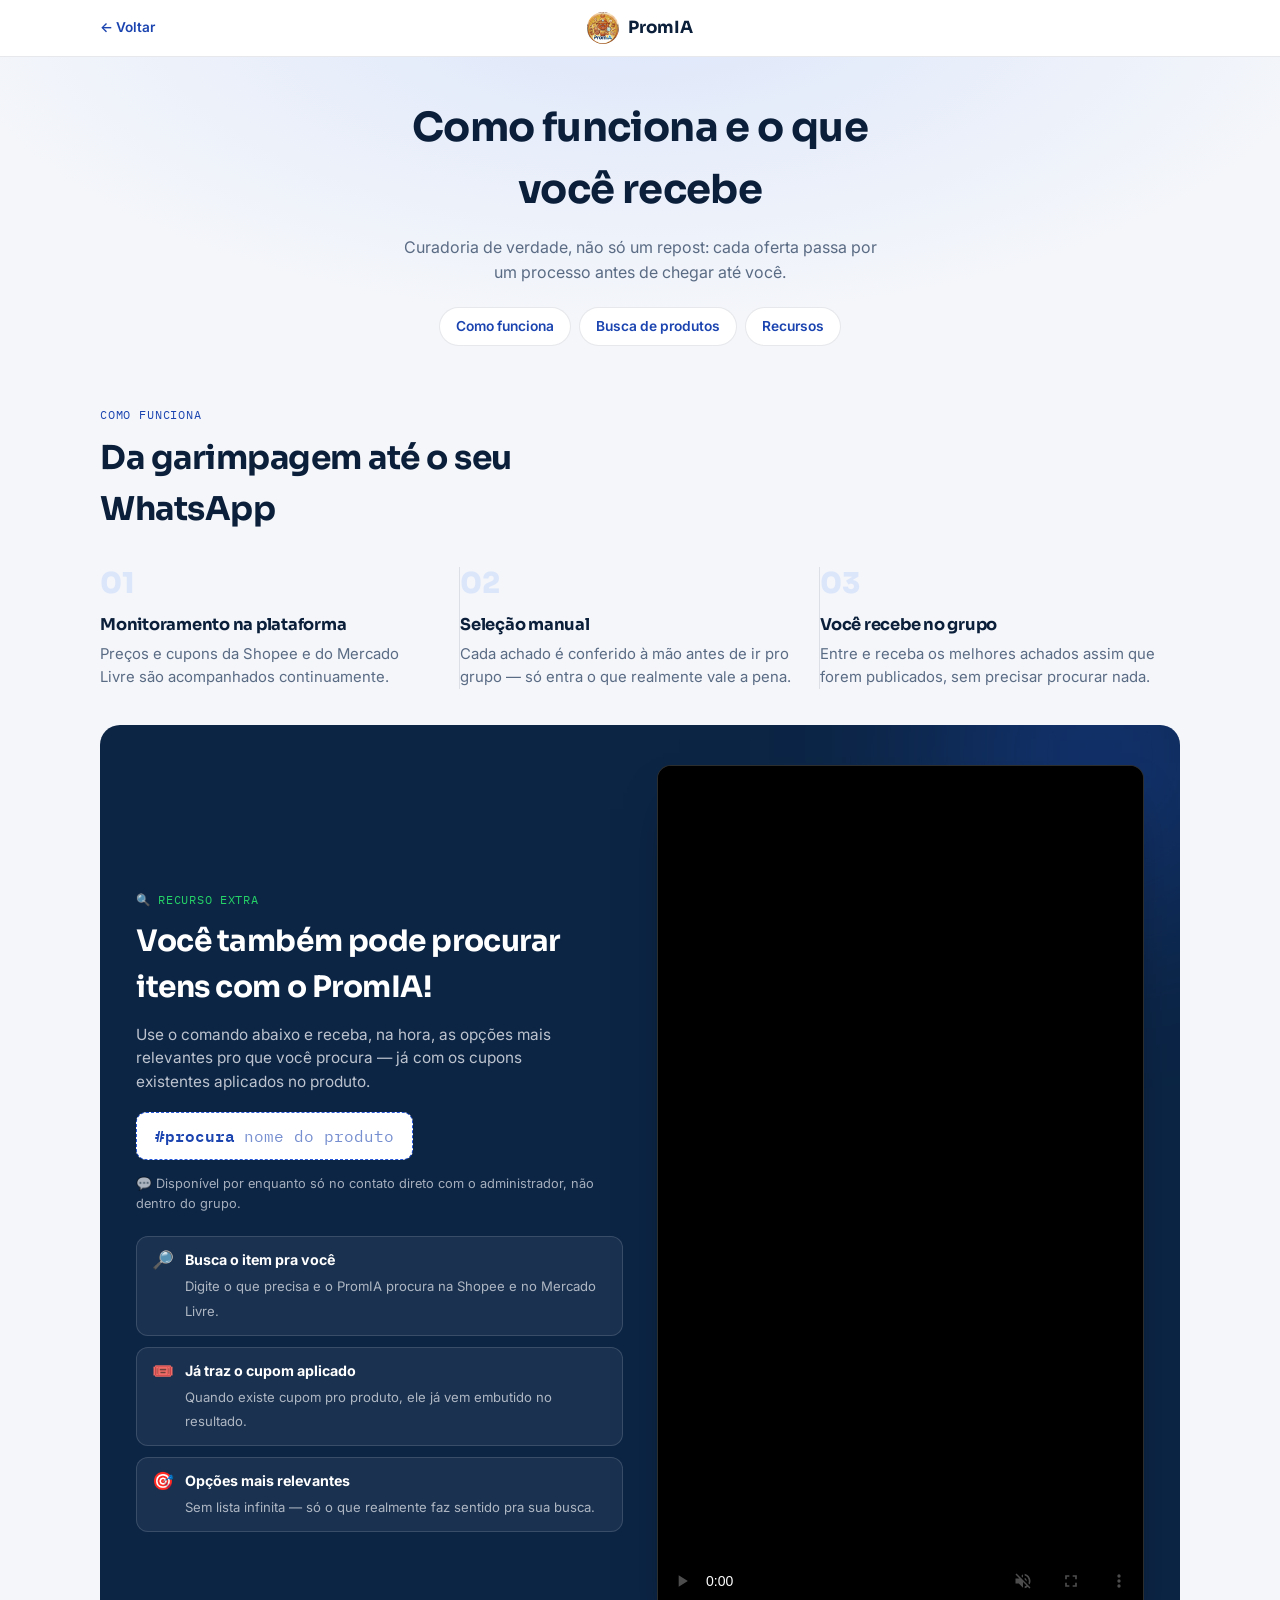
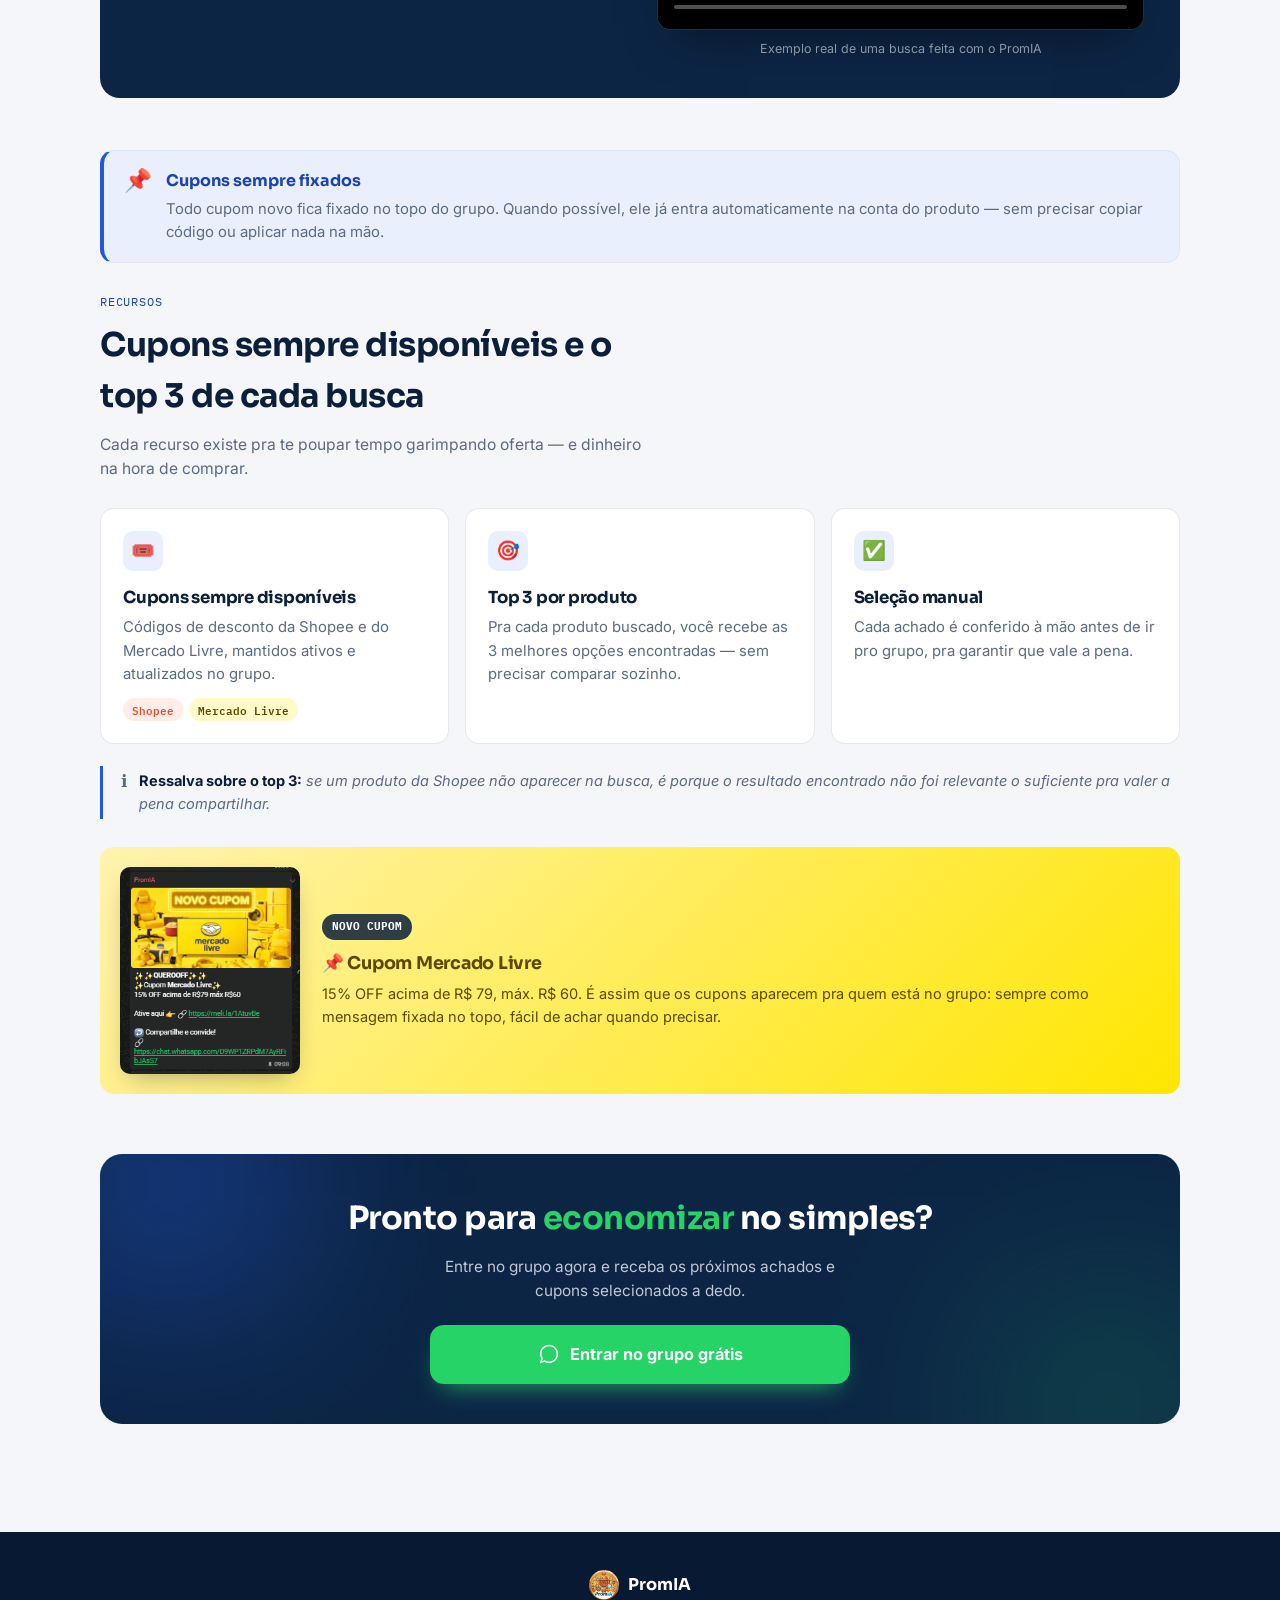
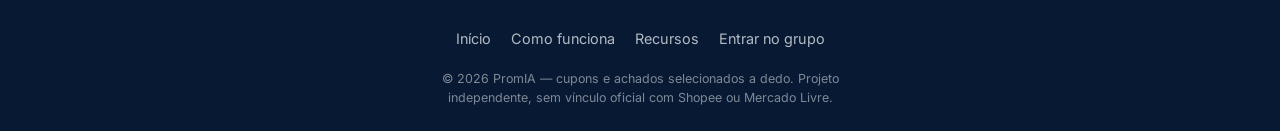
==== detalhes.html @ 25e9556a "altera de layout" ====
<!DOCTYPE html>
<html lang="pt-BR">
<head>
<meta charset="UTF-8">
<meta name="viewport" content="width=device-width, initial-scale=1.0">
<title>Como funciona e recursos — PromIA</title>
<meta name="description" content="Entenda como o PromIA garimpa cupons e achados da Shopee e do Mercado Livre, e conheça todos os recursos do grupo.">
<meta name="theme-color" content="#F4F6FA">
<link rel="icon" type="image/png" href="assets/logo.png">
<link rel="preconnect" href="https://fonts.googleapis.com">
<link rel="preconnect" href="https://fonts.gstatic.com" crossorigin>
<link href="https://fonts.googleapis.com/css2?family=Sora:wght@400;600;700;800&family=Inter:wght@400;500;600;700&family=IBM+Plex+Mono:wght@400;500;600&display=swap" rel="stylesheet">
<link rel="stylesheet" href="assets/style.css">
</head>
<body>

<header class="topbar with-back">
  <div class="inner">
    <a class="back-link" href="index.html">← Voltar</a>
    <a class="brand" href="index.html"><img src="assets/logo.png" alt="PromIA"> PromIA</a>
    <span style="width:56px"></span>
  </div>
</header>

<main>

  <section class="page-hero">
    <div class="wrap-narrow">
      <h1>Como funciona e o que você recebe</h1>
      <p>Curadoria de verdade, não só um repost: cada oferta passa por um processo antes de chegar até você.</p>
      <nav class="page-tabs">
        <a href="#como-funciona">Como funciona</a>
        <a href="#procura">Busca de produtos</a>
        <a href="#recursos">Recursos</a>
      </nav>
    </div>
  </section>

  <!-- ================= COMO FUNCIONA ================= -->
  <section id="como-funciona">
    <div class="wrap">
      <div class="section-head" style="text-align:left;margin-left:0;">
        <span class="kicker">Como funciona</span>
        <h2>Da garimpagem até o seu WhatsApp</h2>
      </div>

      <div class="steps">
        <div class="step">
          <span class="num">01</span>
          <h3>Monitoramento na plataforma</h3>
          <p>Preços e cupons da Shopee e do Mercado Livre são acompanhados continuamente.</p>
        </div>
        <div class="step">
          <span class="num">02</span>
          <h3>Seleção manual</h3>
          <p>Cada achado é conferido à mão antes de ir pro grupo — só entra o que realmente vale a pena.</p>
        </div>
        <div class="step">
          <span class="num">03</span>
          <h3>Você recebe no grupo</h3>
          <p>Entre e receba os melhores achados assim que forem publicados, sem precisar procurar nada.</p>
        </div>
      </div>

      <!-- ================= BUSCA #PROCURA ================= -->
      <div class="spotlight" id="procura">
        <div class="inner">
          <div>
            <span class="eyebrow2">🔍 recurso extra</span>
            <h2>Você também pode procurar itens com o PromIA!</h2>
            <p>Use o comando abaixo e receba, na hora, as opções mais relevantes pro que você procura — já com os cupons existentes aplicados no produto.</p>
            <div class="command-tag">#procura <span style="opacity:.6;font-weight:400;">nome do produto</span></div>
            <div class="admin-note">💬 Disponível por enquanto só no contato direto com o administrador, não dentro do grupo.</div>

            <div class="perks">
              <div class="perk">
                <span class="ic">🔎</span>
                <div><b>Busca o item pra você</b><span class="desc">Digite o que precisa e o PromIA procura na Shopee e no Mercado Livre.</span></div>
              </div>
              <div class="perk">
                <span class="ic">🎟️</span>
                <div><b>Já traz o cupom aplicado</b><span class="desc">Quando existe cupom pro produto, ele já vem embutido no resultado.</span></div>
              </div>
              <div class="perk">
                <span class="ic">🎯</span>
                <div><b>Opções mais relevantes</b><span class="desc">Sem lista infinita — só o que realmente faz sentido pra sua busca.</span></div>
              </div>
            </div>
          </div>
          <div>
            <div class="demo-video">
              <video src="assets/gif/procura-demo.mp4" poster="assets/gif/poster.jpg" autoplay muted loop playsinline controls></video>
            </div>
            <div class="demo-caption">Exemplo real de uma busca feita com o PromIA</div>
          </div>
        </div>
      </div>
    </div>
  </section>

  <!-- ================= RECURSOS ================= -->
  <section id="recursos" style="padding-top:0;">
    <div class="wrap">
      <div class="coupon-alert">
        <span class="ic">📌</span>
        <div>
          <b>Cupons sempre fixados</b>
          <p>Todo cupom novo fica fixado no topo do grupo. Quando possível, ele já entra automaticamente na conta do produto — sem precisar copiar código ou aplicar nada na mão.</p>
        </div>
      </div>

      <div class="section-head" style="text-align:left;margin-left:0;">
        <span class="kicker">Recursos</span>
        <h2>Cupons sempre disponíveis e o top 3 de cada busca</h2>
        <p>Cada recurso existe pra te poupar tempo garimpando oferta — e dinheiro na hora de comprar.</p>
      </div>

      <div class="feature-cards">
        <div class="feature-card">
          <div class="ic">🎟️</div>
          <h3>Cupons sempre disponíveis</h3>
          <p>Códigos de desconto da Shopee e do Mercado Livre, mantidos ativos e atualizados no grupo.</p>
          <div class="platforms">
            <span class="chip shopee">Shopee</span>
            <span class="chip ml">Mercado Livre</span>
          </div>
        </div>
        <div class="feature-card">
          <div class="ic">🎯</div>
          <h3>Top 3 por produto</h3>
          <p>Pra cada produto buscado, você recebe as 3 melhores opções encontradas — sem precisar comparar sozinho.</p>
        </div>
        <div class="feature-card">
          <div class="ic">✅</div>
          <h3>Seleção manual</h3>
          <p>Cada achado é conferido à mão antes de ir pro grupo, pra garantir que vale a pena.</p>
        </div>
      </div>

      <div class="note-box">
        <span class="note-ic">ℹ️</span>
        <div><b>Ressalva sobre o top 3:</b> se um produto da Shopee não aparecer na busca, é porque o resultado encontrado não foi relevante o suficiente pra valer a pena compartilhar.</div>
      </div>

      <div class="coupon-post" style="margin-top:28px;">
        <img src="assets/exemplos/cupom-ml.png" alt="Post de cupom Mercado Livre fixado no grupo" loading="lazy">
        <div>
          <span class="badge">NOVO CUPOM</span>
          <h4>📌 Cupom Mercado Livre</h4>
          <p>15% OFF acima de R$ 79, máx. R$ 60. É assim que os cupons aparecem pra quem está no grupo: sempre como mensagem fixada no topo, fácil de achar quando precisar.</p>
        </div>
      </div>
    </div>
  </section>

  <!-- ================= CTA FINAL ================= -->
  <section style="padding-top:8px;">
    <div class="wrap">
      <div class="cta-final">
        <h2>Pronto para <b>economizar</b> no simples?</h2>
        <p>Entre no grupo agora e receba os próximos achados e cupons selecionados a dedo.</p>
        <a class="btn-wa" href="https://chat.whatsapp.com/D9WP1ZRPdM7AyRFibJAsS7" target="_blank" rel="noopener">
          <svg viewBox="0 0 24 24" aria-hidden="true"><path d="M12.04 2C6.58 2 2.13 6.45 2.13 11.91c0 1.75.46 3.45 1.32 4.95L2 22l5.25-1.38a9.86 9.86 0 004.79 1.22h.01c5.46 0 9.91-4.45 9.91-9.91C21.96 6.45 17.5 2 12.04 2zm0 18.15h-.01a8.2 8.2 0 01-4.18-1.15l-.3-.18-3.11.82.83-3.04-.2-.31a8.16 8.16 0 01-1.25-4.38c0-4.54 3.7-8.23 8.24-8.23 2.2 0 4.27.86 5.82 2.41a8.18 8.18 0 012.41 5.83c0 4.54-3.7 8.23-8.25 8.23z"/></svg>
          Entrar no grupo grátis
        </a>
      </div>
    </div>
  </section>

</main>

<footer>
  <a class="footer-brand" href="index.html"><img src="assets/logo.png" alt=""> PromIA</a>
  <ul class="footer-links">
    <li><a href="index.html">Início</a></li>
    <li><a href="#como-funciona">Como funciona</a></li>
    <li><a href="#recursos">Recursos</a></li>
    <li><a href="https://chat.whatsapp.com/D9WP1ZRPdM7AyRFibJAsS7" target="_blank" rel="noopener">Entrar no grupo</a></li>
  </ul>
  <p class="footer-note">© 2026 PromIA — cupons e achados selecionados a dedo. Projeto independente, sem vínculo oficial com Shopee ou Mercado Livre.</p>
</footer>

</body>
</html>
---- assets/style.css ----
/* ===== PromIA — estilos compartilhados ===== */
:root{
  --bg:#F4F6FA;
  --surface:#FFFFFF;
  --ink:#0B1F3A;
  --navy:#0C2545;
  --navy-deep:#081A33;
  --blue:#2657D9;
  --blue-deep:#1B44B0;
  --blue-light:#E9EFFC;
  --blue-mist:#DCE6FA;
  --muted:#5A6B84;
  --line:rgba(11,31,58,0.10);
  --shopee:#EE4D2D;
  --ml:#FFE600;
  --ml-ink:#5C4A00;
  --wa-green:#25D366;
  --wa-green-dark:#1EB955;
  --wa-ink:#06321A;
}
*{box-sizing:border-box;}
html{scroll-behavior:smooth;-webkit-text-size-adjust:100%;}
body{
  margin:0;
  background:var(--bg);
  color:var(--ink);
  font-family:'Inter',system-ui,sans-serif;
  -webkit-font-smoothing:antialiased;
  line-height:1.55;
}
@media (prefers-reduced-motion:reduce){
  *{animation-duration:.01ms !important;transition-duration:.01ms !important;scroll-behavior:auto !important;}
}
h1,h2,h3,h4{font-family:'Sora',system-ui,sans-serif;font-weight:700;margin:0;letter-spacing:-0.015em;}
img{max-width:100%;}
a{color:inherit;}
.wrap{max-width:1120px;margin:0 auto;padding:0 20px;}
.wrap-narrow{max-width:760px;margin:0 auto;padding:0 20px;}

/* ---------- TOPO ---------- */
.topbar{
  background:var(--surface);
  border-bottom:1px solid var(--line);
  position:sticky;top:0;z-index:50;
}
.topbar .inner{
  max-width:1120px;margin:0 auto;padding:12px 20px;
  display:flex;align-items:center;justify-content:center;gap:10px;
}
.topbar.with-back .inner{justify-content:space-between;}
.brand{
  display:inline-flex;align-items:center;gap:9px;
  font-family:'Sora',sans-serif;font-weight:700;font-size:1.05rem;
  color:var(--ink);text-decoration:none;
}
.brand img{width:32px;height:32px;border-radius:50%;object-fit:cover;}
.back-link{
  font-size:.85rem;font-weight:600;color:var(--blue-deep);text-decoration:none;
  display:inline-flex;align-items:center;gap:6px;
}

/* ---------- BOTÃO WHATSAPP ---------- */
.btn-wa{
  display:inline-flex;align-items:center;justify-content:center;gap:10px;
  background:var(--wa-green);color:#fff;
  padding:17px 28px;border-radius:14px;
  font-weight:700;font-size:1.02rem;text-decoration:none;
  box-shadow:0 12px 26px -12px rgba(37,211,102,.85);
  transition:background .15s ease,transform .15s ease;
  width:100%;max-width:420px;
}
.btn-wa:hover{background:var(--wa-green-dark);transform:translateY(-2px);}
.btn-wa:active{transform:translateY(0);}
.btn-wa svg{width:22px;height:22px;flex:none;fill:currentColor;}

/* ---------- HERO ---------- */
.hero{
  text-align:center;
  padding:44px 0 40px;
  background:radial-gradient(760px 380px at 50% -12%,var(--blue-mist),transparent),var(--bg);
}
.hero .eyebrow{
  display:inline-flex;align-items:center;gap:7px;
  font-family:'IBM Plex Mono',monospace;font-size:.72rem;
  letter-spacing:.05em;text-transform:uppercase;
  background:var(--surface);border:1px solid var(--line);
  padding:6px 13px;border-radius:100px;color:var(--blue-deep);
  margin-bottom:18px;
}
.hero h1{
  font-size:clamp(1.72rem,6.4vw,3rem);
  line-height:1.18;
  max-width:19ch;margin:0 auto;
}
.hero h1 em{font-style:normal;color:var(--blue-deep);}
.hero h1 .excl{color:var(--wa-green-dark);white-space:nowrap;}
.hero .cta-area{margin-top:26px;display:flex;flex-direction:column;align-items:center;gap:10px;}
.hero .trust{font-size:.85rem;color:var(--muted);}

/* ---------- PROVA SOCIAL ---------- */
.proof{
  margin-top:30px;
  display:flex;flex-direction:column;align-items:center;gap:2px;
}
.proof .num{
  font-family:'Sora',sans-serif;font-weight:800;
  font-size:clamp(2rem,9vw,2.9rem);
  line-height:1.05;color:var(--ink);
}
.proof .num span{color:var(--blue-deep);}
.proof .label{
  font-family:'IBM Plex Mono',monospace;
  font-size:.78rem;letter-spacing:.16em;text-transform:uppercase;
  color:var(--muted);
}
.proof .brandmark{
  margin-top:14px;
  display:inline-flex;align-items:center;gap:9px;
  font-family:'Sora',sans-serif;font-weight:700;font-size:1.15rem;color:var(--ink);
}
.proof .brandmark img{width:34px;height:34px;border-radius:50%;object-fit:cover;}

/* ---------- SEÇÕES ---------- */
section{padding:52px 0;}
.section-head{text-align:center;max-width:56ch;margin:0 auto 26px;}
.section-head .kicker{
  font-family:'IBM Plex Mono',monospace;font-size:.74rem;
  text-transform:uppercase;letter-spacing:.07em;color:var(--blue-deep);
  display:block;margin-bottom:9px;
}
.section-head h2{font-size:clamp(1.45rem,4.6vw,2.05rem);}
.section-head p{margin-top:11px;color:var(--muted);font-size:.98rem;}

/* ---------- CARROSSEL DE EXEMPLOS ---------- */
.carousel{
  display:flex;gap:14px;
  overflow-x:auto;
  scroll-snap-type:x mandatory;
  -webkit-overflow-scrolling:touch;
  padding:4px 20px 16px;
  scrollbar-width:thin;
}
.carousel::-webkit-scrollbar{height:6px;}
.carousel::-webkit-scrollbar-thumb{background:var(--blue-mist);border-radius:100px;}
.slide{
  flex:0 0 auto;
  width:min(74vw,278px);
  scroll-snap-align:center;
  background:var(--surface);
  border:1px solid var(--line);
  border-radius:16px;
  overflow:hidden;
  box-shadow:0 12px 28px -22px rgba(11,31,58,.5);
  display:flex;flex-direction:column;
}
.slide .shot{
  background:var(--blue-light);
  display:flex;align-items:center;justify-content:center;
  padding:8px;
  aspect-ratio:3/4;
}
.slide .shot img{width:100%;height:100%;object-fit:contain;display:block;}
.slide .cap{
  padding:11px 14px 14px;
  font-size:.83rem;color:var(--muted);
}
.slide .cap b{display:block;color:var(--ink);font-size:.88rem;margin-bottom:2px;font-family:'Sora',sans-serif;}
.slide .tagline{
  display:inline-block;margin-bottom:8px;
  font-family:'IBM Plex Mono',monospace;font-size:.65rem;font-weight:600;
  text-transform:uppercase;letter-spacing:.05em;
  padding:3px 8px;border-radius:100px;
  background:var(--blue-light);color:var(--blue-deep);
}
.slide .tagline.opiniao{background:rgba(37,211,102,.16);color:#0E7A3C;}
.swipe-hint{
  text-align:center;font-size:.8rem;color:var(--muted);
  font-family:'IBM Plex Mono',monospace;
}
@media (min-width:900px){
  .swipe-hint{display:none;}
  .carousel{max-width:1120px;margin:0 auto;}
}

/* ---------- CARDS (estilo Itaú) ---------- */
.cards-grid{
  display:grid;
  grid-template-columns:1fr;
  gap:14px;
}
@media (min-width:600px){.cards-grid{grid-template-columns:repeat(2,1fr);}}
@media (min-width:940px){.cards-grid{grid-template-columns:repeat(3,1fr);}}
.link-card{
  display:block;
  background:var(--surface);
  border:1px solid var(--line);
  border-radius:12px;
  padding:22px 20px;
  text-decoration:none;
  transition:box-shadow .18s ease,transform .18s ease,border-color .18s ease;
}
.link-card:hover{
  box-shadow:0 16px 30px -22px rgba(11,31,58,.5);
  transform:translateY(-2px);
  border-color:var(--blue-mist);
}
.link-card .ic{
  font-size:1.5rem;line-height:1;display:block;margin-bottom:26px;
}
.link-card h3{font-size:1.05rem;color:var(--ink);margin-bottom:4px;}
.link-card p{margin:0;font-size:.92rem;color:var(--muted);}

/* ---------- CTA FINAL ---------- */
.cta-final{
  background:var(--navy);color:var(--bg);
  border-radius:22px;padding:40px 24px;text-align:center;
  position:relative;overflow:hidden;
}
.cta-final::before{
  content:"";position:absolute;width:240px;height:240px;
  background:var(--blue);filter:blur(90px);opacity:.42;top:-90px;left:-50px;
}
.cta-final::after{
  content:"";position:absolute;width:220px;height:220px;
  background:var(--wa-green);filter:blur(100px);opacity:.22;bottom:-90px;right:-40px;
}
.cta-final h2{font-size:clamp(1.4rem,5vw,2rem);color:#fff;position:relative;}
.cta-final h2 b{color:var(--wa-green);}
.cta-final p{margin:12px auto 22px;color:rgba(244,246,250,.78);position:relative;max-width:42ch;font-size:.96rem;}
.cta-final .btn-wa{position:relative;}

/* ---------- RODAPÉ ---------- */
footer{
  background:var(--navy-deep);color:rgba(244,246,250,.7);
  padding:38px 20px 24px;margin-top:56px;text-align:center;
}
.footer-brand{
  display:inline-flex;align-items:center;gap:9px;
  font-family:'Sora',sans-serif;font-weight:700;font-size:1.02rem;color:#fff;
  margin-bottom:12px;text-decoration:none;
}
.footer-brand img{width:30px;height:30px;border-radius:50%;object-fit:cover;}
.footer-links{
  list-style:none;margin:14px 0 18px;padding:0;
  display:flex;flex-wrap:wrap;gap:8px 20px;justify-content:center;
}
.footer-links a{font-size:.9rem;text-decoration:none;color:rgba(244,246,250,.72);}
.footer-links a:hover{color:#fff;}
.footer-note{font-size:.78rem;color:rgba(244,246,250,.5);max-width:52ch;margin:0 auto;}

/* ===================================================== */
/* ============== PÁGINA DE DETALHES =================== */
/* ===================================================== */
.page-hero{
  background:radial-gradient(700px 320px at 50% -20%,var(--blue-mist),transparent),var(--bg);
  padding:40px 0 8px;text-align:center;
}
.page-hero h1{font-size:clamp(1.7rem,5.6vw,2.5rem);max-width:18ch;margin:0 auto;}
.page-hero p{margin:14px auto 0;color:var(--muted);max-width:48ch;font-size:1rem;}
.page-tabs{
  display:flex;gap:8px;justify-content:center;flex-wrap:wrap;margin-top:22px;
}
.page-tabs a{
  font-size:.86rem;font-weight:600;text-decoration:none;
  background:var(--surface);border:1px solid var(--line);
  padding:8px 16px;border-radius:100px;color:var(--blue-deep);
}
.page-tabs a:hover{border-color:var(--blue-mist);background:var(--blue-light);}

.steps{display:grid;grid-template-columns:1fr;gap:22px;}
@media (min-width:880px){.steps{grid-template-columns:repeat(3,1fr);gap:0;}}
.step{position:relative;padding:0 0 0 0;}
@media (min-width:880px){
  .step{padding-right:24px;}
  .step:not(:last-child)::after{
    content:"";position:absolute;top:6px;right:0;width:1px;height:calc(100% - 6px);background:var(--line);
  }
}
.step .num{
  font-family:'Sora',sans-serif;font-weight:800;font-size:1.8rem;
  color:var(--blue-mist);display:block;margin-bottom:6px;
}
.step h3{font-size:1.02rem;margin-bottom:6px;}
.step p{color:var(--muted);font-size:.93rem;margin:0;}

.spotlight{
  background:var(--navy);color:var(--bg);
  border-radius:20px;padding:30px 22px;margin-top:36px;
  position:relative;overflow:hidden;
}
.spotlight::before{
  content:"";position:absolute;width:260px;height:260px;
  background:var(--blue);filter:blur(100px);opacity:.35;top:-100px;right:-50px;
}
.spotlight .inner{position:relative;display:grid;grid-template-columns:1fr;gap:26px;align-items:center;}
@media (min-width:900px){.spotlight{padding:40px 36px;} .spotlight .inner{grid-template-columns:1fr 1fr;gap:34px;}}
.spotlight .eyebrow2{
  font-family:'IBM Plex Mono',monospace;font-size:.72rem;text-transform:uppercase;
  letter-spacing:.06em;color:var(--wa-green);display:block;margin-bottom:10px;
}
.spotlight h2{color:#fff;font-size:clamp(1.3rem,4.4vw,1.85rem);margin-bottom:12px;}
.spotlight p{color:rgba(244,246,250,.76);font-size:.96rem;margin:0 0 18px;max-width:44ch;}
.command-tag{
  display:inline-flex;align-items:center;gap:9px;
  font-family:'IBM Plex Mono',monospace;font-size:.98rem;font-weight:600;
  background:var(--surface);color:var(--blue-deep);
  padding:11px 18px;border-radius:10px;border:1px dashed var(--blue);
}
.admin-note{margin-top:14px;font-size:.8rem;color:rgba(244,246,250,.66);}
.perks{display:flex;flex-direction:column;gap:11px;margin-top:22px;}
.perk{
  display:flex;gap:11px;align-items:flex-start;
  background:rgba(244,246,250,.06);border:1px solid rgba(244,246,250,.14);
  border-radius:12px;padding:12px 15px;
}
.perk .ic{font-size:1.1rem;line-height:1.2;}
.perk b{color:#fff;font-size:.89rem;display:block;margin-bottom:2px;}
.perk span.desc{font-size:.82rem;color:rgba(244,246,250,.68);}
.demo-video{
  width:100%;border-radius:14px;overflow:hidden;
  border:1px solid rgba(244,246,250,.18);
  box-shadow:0 22px 46px -22px rgba(0,0,0,.55);background:#000;
}
.demo-video video{width:100%;display:block;}
.demo-caption{text-align:center;font-size:.78rem;color:rgba(244,246,250,.55);margin-top:9px;}

.coupon-alert{
  background:var(--blue-light);border:1px solid var(--blue-mist);
  border-left:4px solid var(--blue);border-radius:14px;
  padding:18px 20px;display:flex;gap:14px;align-items:flex-start;margin-bottom:30px;
}
.coupon-alert .ic{font-size:1.4rem;line-height:1;}
.coupon-alert b{display:block;font-family:'Sora',sans-serif;font-size:1rem;color:var(--blue-deep);margin-bottom:4px;}
.coupon-alert p{margin:0;font-size:.93rem;color:var(--muted);}

.feature-cards{display:grid;grid-template-columns:1fr;gap:16px;}
@media (min-width:880px){.feature-cards{grid-template-columns:repeat(3,1fr);}}
.feature-card{
  background:var(--surface);border:1px solid var(--line);
  border-radius:14px;padding:22px;
}
.feature-card .ic{
  width:40px;height:40px;border-radius:10px;background:var(--blue-light);
  display:flex;align-items:center;justify-content:center;font-size:1.2rem;margin-bottom:14px;
}
.feature-card h3{font-size:1.04rem;margin-bottom:6px;}
.feature-card p{color:var(--muted);font-size:.93rem;margin:0;}
.feature-card .platforms{margin-top:12px;display:flex;gap:6px;flex-wrap:wrap;}
.chip{font-family:'IBM Plex Mono',monospace;font-size:.7rem;font-weight:600;padding:3px 9px;border-radius:100px;}
.chip.shopee{background:rgba(238,77,45,.1);color:var(--shopee);}
.chip.ml{background:rgba(255,230,0,.22);color:var(--ml-ink);}

.note-box{
  margin-top:22px;display:flex;gap:12px;align-items:flex-start;
  border-left:3px solid var(--blue);padding:4px 0 4px 18px;
  font-size:.91rem;font-style:italic;color:var(--muted);
}
.note-box b{font-style:normal;color:var(--ink);}
.note-ic{font-size:1.05rem;line-height:1.4;font-style:normal;}

.coupon-post{
  background:linear-gradient(135deg,#FFF3B0,var(--ml));
  border-radius:14px;padding:20px;color:var(--ml-ink);
  position:relative;overflow:hidden;
  display:grid;grid-template-columns:1fr;gap:18px;align-items:center;
}
@media (min-width:640px){.coupon-post{grid-template-columns:180px 1fr;gap:22px;}}
.coupon-post img{width:100%;border-radius:10px;display:block;box-shadow:0 10px 24px -10px rgba(11,31,58,.4);}
.coupon-post .badge{
  font-family:'IBM Plex Mono',monospace;font-size:.7rem;font-weight:700;
  background:rgba(11,31,58,.85);color:#fff;padding:4px 10px;border-radius:100px;
  display:inline-block;margin-bottom:10px;
}
.coupon-post h4{font-size:1.1rem;margin:0 0 6px;}
.coupon-post p{margin:0;font-size:.91rem;}

/* barra fixa de CTA no mobile (página de detalhes) */
.sticky-cta{
  position:sticky;bottom:0;z-index:40;
  background:rgba(244,246,250,.94);
  backdrop-filter:blur(8px);
  border-top:1px solid var(--line);
  padding:10px 20px calc(10px + env(safe-area-inset-bottom));
  display:flex;justify-content:center;
}
.sticky-cta .btn-wa{padding:14px 22px;font-size:.96rem;box-shadow:none;}
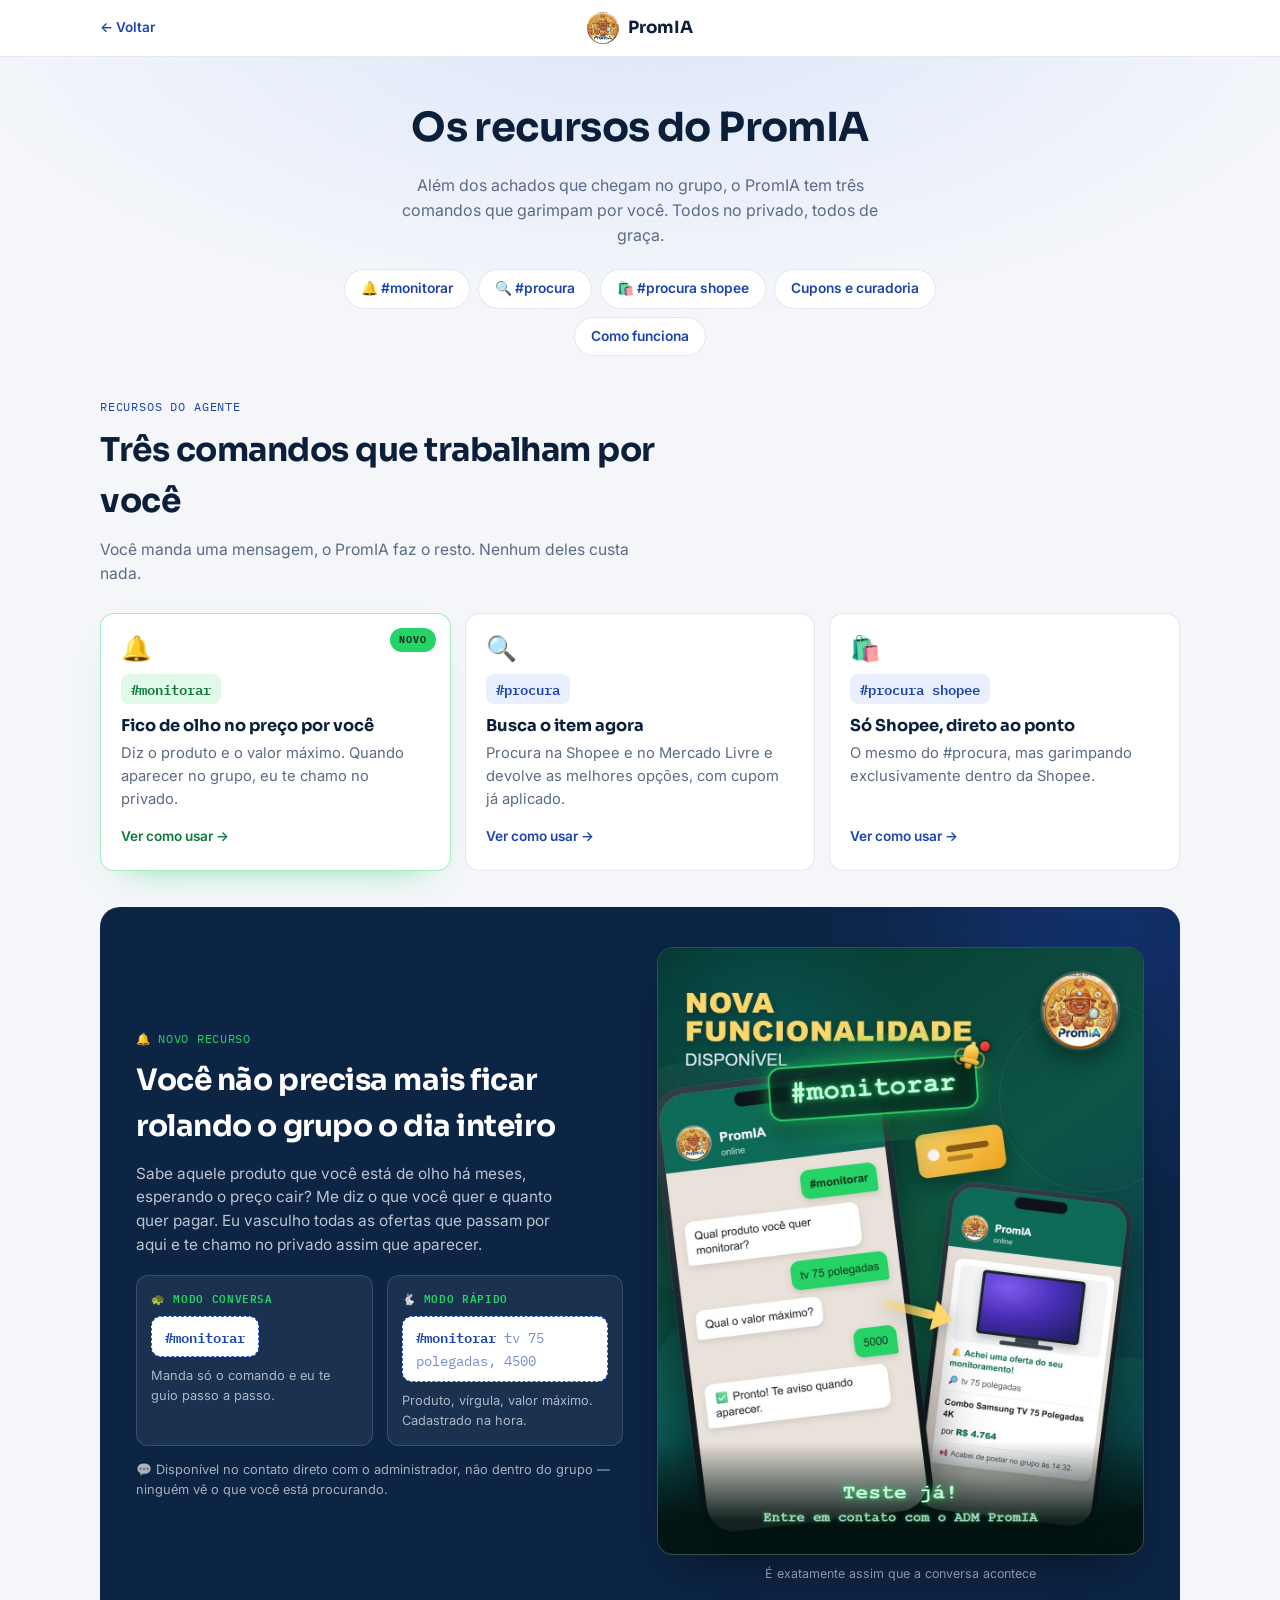
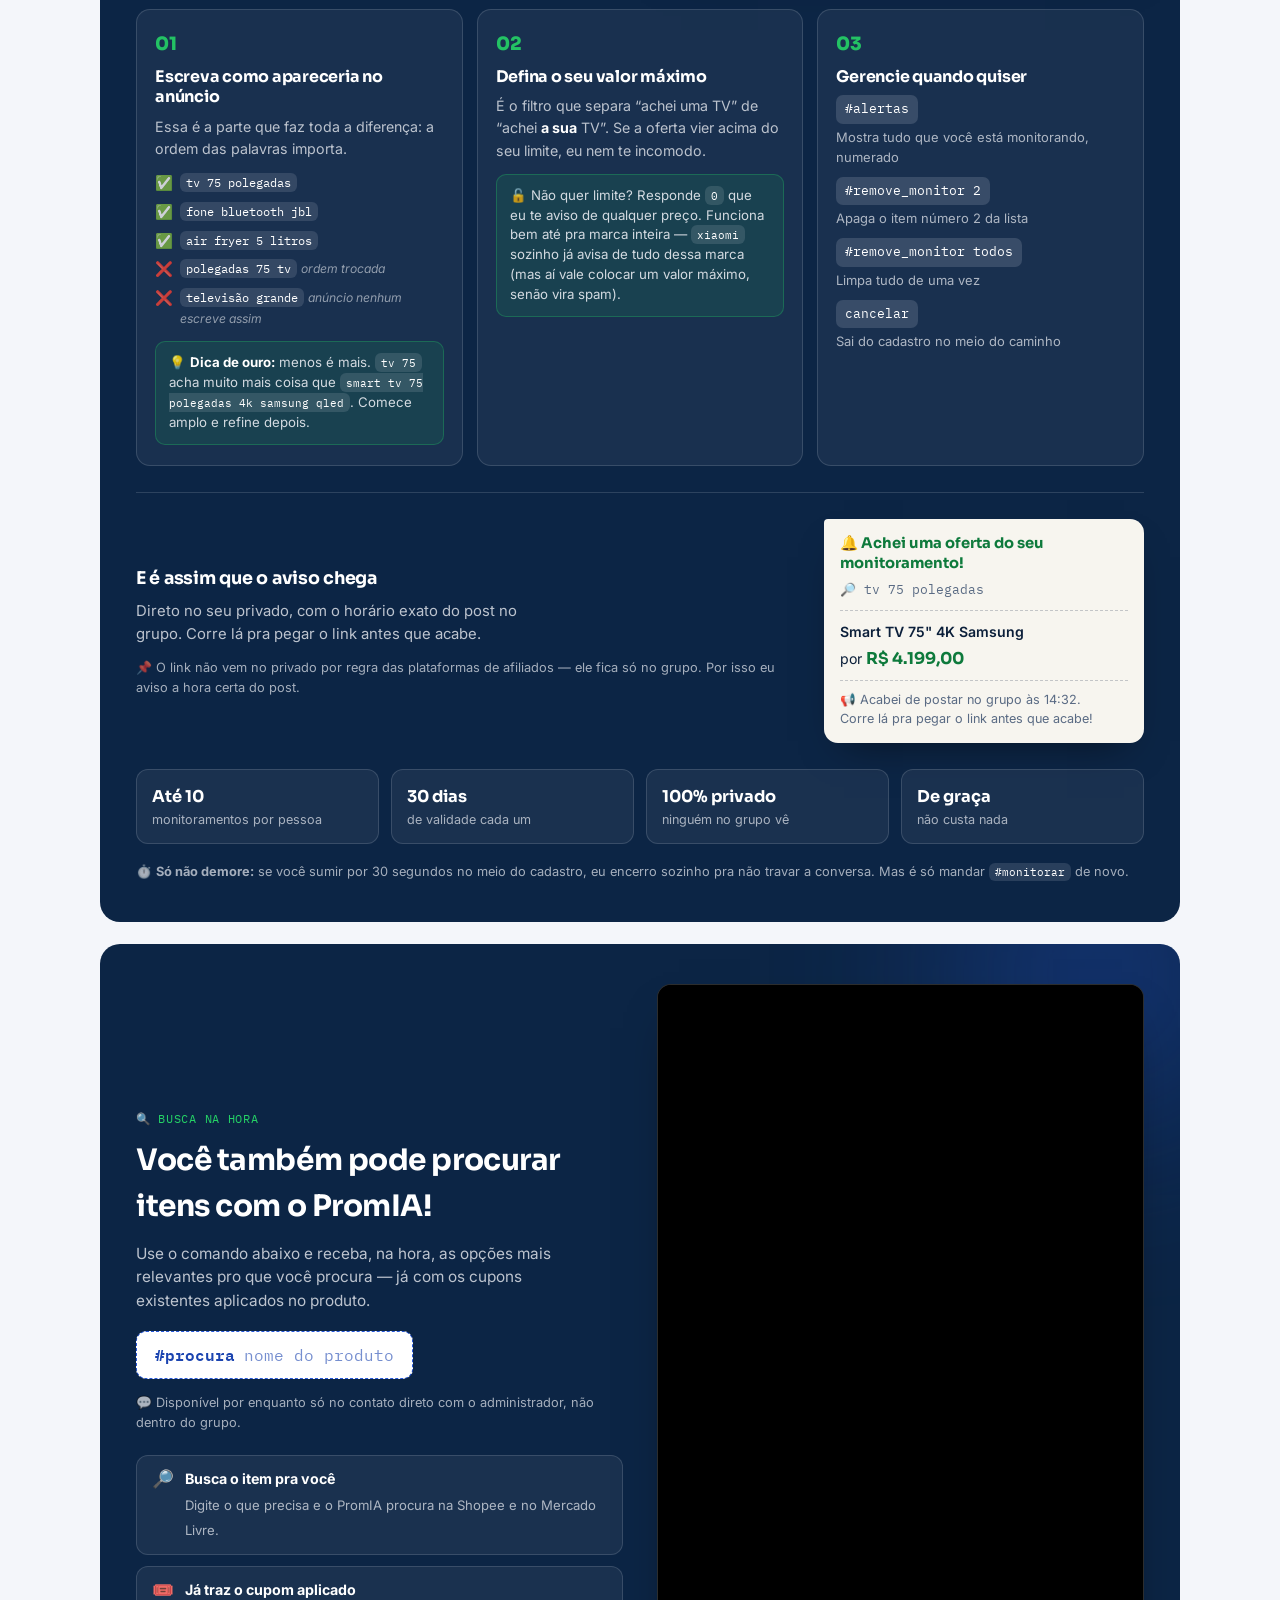
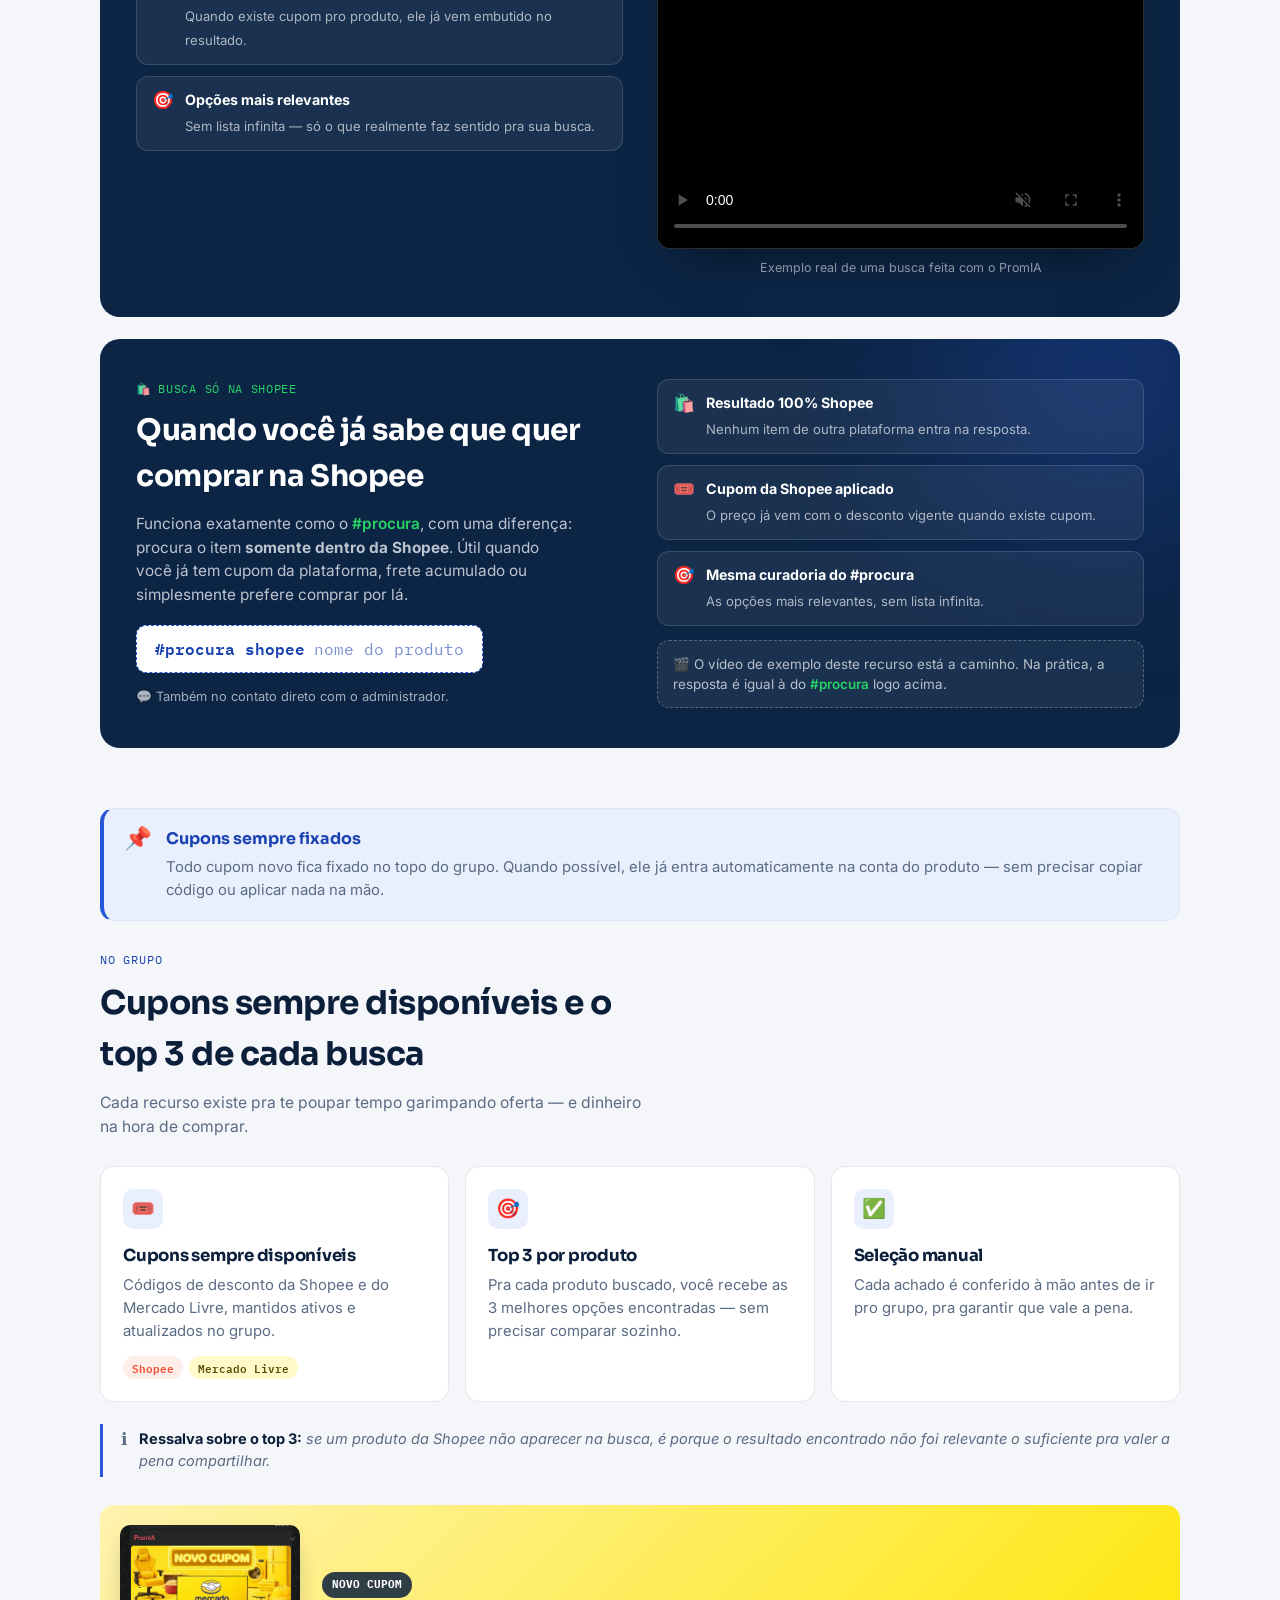
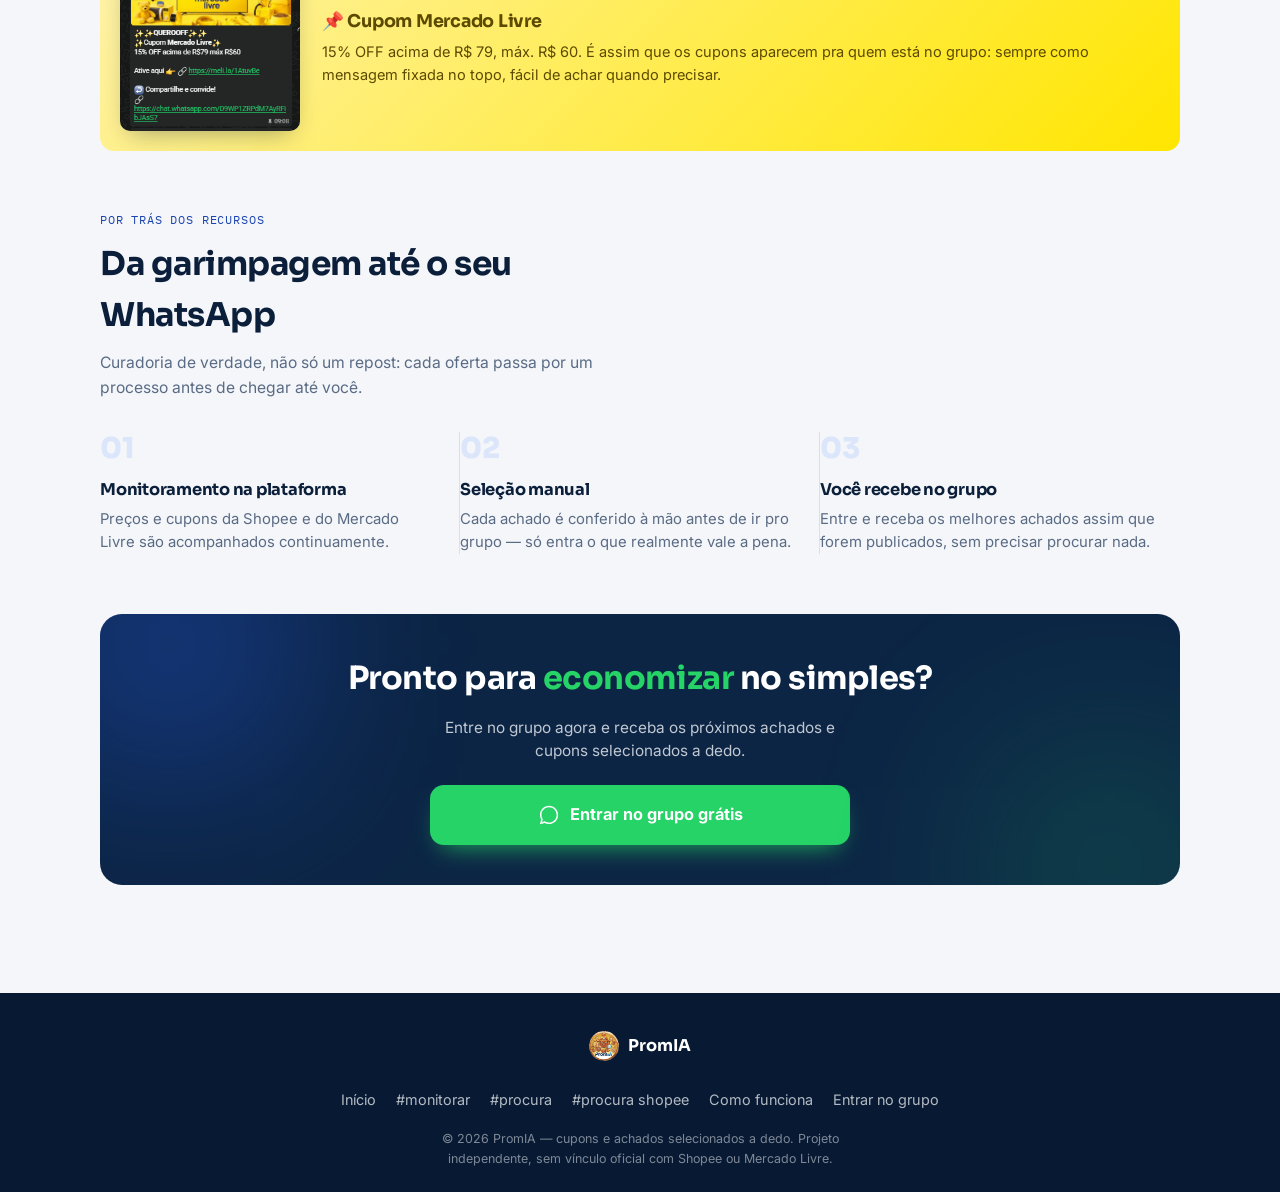
==== commit 5076eef4: "altera layout, insere nova funcionalidade" ====
--- a/detalhes.html
+++ b/detalhes.html
@@ -3,10 +3,14 @@
 <head>
 <meta charset="UTF-8">
 <meta name="viewport" content="width=device-width, initial-scale=1.0">
-<title>Como funciona e recursos — PromIA</title>
-<meta name="description" content="Entenda como o PromIA garimpa cupons e achados da Shopee e do Mercado Livre, e conheça todos os recursos do grupo.">
+<title>Recursos do PromIA — #monitorar, #procura e #procura shopee</title>
+<meta name="description" content="Conheça os recursos do agente PromIA: monitore um produto e receba aviso quando o preço cair, busque itens na Shopee e no Mercado Livre com cupom já aplicado.">
 <meta name="theme-color" content="#F4F6FA">
 <link rel="icon" type="image/png" href="assets/logo.png">
+<meta property="og:title" content="Recursos do PromIA — #monitorar, #procura e #procura shopee">
+<meta property="og:description" content="Três comandos que garimpam oferta por você no WhatsApp.">
+<meta property="og:image" content="assets/promo/monitorar.jpg">
+<meta property="og:type" content="website">
 <link rel="preconnect" href="https://fonts.googleapis.com">
 <link rel="preconnect" href="https://fonts.gstatic.com" crossorigin>
 <link href="https://fonts.googleapis.com/css2?family=Sora:wght@400;600;700;800&family=Inter:wght@400;500;600;700&family=IBM+Plex+Mono:wght@400;500;600&display=swap" rel="stylesheet">
@@ -26,47 +30,154 @@
 
   <section class="page-hero">
     <div class="wrap-narrow">
-      <h1>Como funciona e o que você recebe</h1>
-      <p>Curadoria de verdade, não só um repost: cada oferta passa por um processo antes de chegar até você.</p>
+      <h1>Os recursos do PromIA</h1>
+      <p>Além dos achados que chegam no grupo, o PromIA tem três comandos que garimpam por você. Todos no privado, todos de graça.</p>
       <nav class="page-tabs">
+        <a href="#monitorar">🔔 #monitorar</a>
+        <a href="#procura">🔍 #procura</a>
+        <a href="#procura-shopee">🛍️ #procura shopee</a>
+        <a href="#extras">Cupons e curadoria</a>
         <a href="#como-funciona">Como funciona</a>
-        <a href="#procura">Busca de produtos</a>
-        <a href="#recursos">Recursos</a>
       </nav>
     </div>
   </section>
 
-  <!-- ================= COMO FUNCIONA ================= -->
-  <section id="como-funciona">
+  <!-- ================= RECURSOS ================= -->
+  <section id="recursos" style="padding-top:34px;">
     <div class="wrap">
+
       <div class="section-head" style="text-align:left;margin-left:0;">
-        <span class="kicker">Como funciona</span>
-        <h2>Da garimpagem até o seu WhatsApp</h2>
-      </div>
-
-      <div class="steps">
-        <div class="step">
-          <span class="num">01</span>
-          <h3>Monitoramento na plataforma</h3>
-          <p>Preços e cupons da Shopee e do Mercado Livre são acompanhados continuamente.</p>
-        </div>
-        <div class="step">
-          <span class="num">02</span>
-          <h3>Seleção manual</h3>
-          <p>Cada achado é conferido à mão antes de ir pro grupo — só entra o que realmente vale a pena.</p>
-        </div>
-        <div class="step">
-          <span class="num">03</span>
-          <h3>Você recebe no grupo</h3>
-          <p>Entre e receba os melhores achados assim que forem publicados, sem precisar procurar nada.</p>
-        </div>
-      </div>
-
-      <!-- ================= BUSCA #PROCURA ================= -->
+        <span class="kicker">Recursos do agente</span>
+        <h2>Três comandos que trabalham por você</h2>
+        <p>Você manda uma mensagem, o PromIA faz o resto. Nenhum deles custa nada.</p>
+      </div>
+
+      <!-- índice rápido dos recursos -->
+      <div class="res-index">
+        <a class="res-card is-new" href="#monitorar">
+          <span class="badge-new">Novo</span>
+          <span class="ic">🔔</span>
+          <code>#monitorar</code>
+          <b>Fico de olho no preço por você</b>
+          <p>Diz o produto e o valor máximo. Quando aparecer no grupo, eu te chamo no privado.</p>
+          <span class="res-go">Ver como usar →</span>
+        </a>
+        <a class="res-card" href="#procura">
+          <span class="ic">🔍</span>
+          <code>#procura</code>
+          <b>Busca o item agora</b>
+          <p>Procura na Shopee e no Mercado Livre e devolve as melhores opções, com cupom já aplicado.</p>
+          <span class="res-go">Ver como usar →</span>
+        </a>
+        <a class="res-card" href="#procura-shopee">
+          <span class="ic">🛍️</span>
+          <code>#procura shopee</code>
+          <b>Só Shopee, direto ao ponto</b>
+          <p>O mesmo do #procura, mas garimpando exclusivamente dentro da Shopee.</p>
+          <span class="res-go">Ver como usar →</span>
+        </a>
+      </div>
+
+      <!-- ============ 1. #MONITORAR ============ -->
+      <div class="spotlight" id="monitorar">
+        <div class="inner">
+          <div>
+            <span class="eyebrow2">🔔 novo recurso</span>
+            <h2>Você não precisa mais ficar rolando o grupo o dia inteiro</h2>
+            <p>Sabe aquele produto que você está de olho há meses, esperando o preço cair? Me diz o que você quer e quanto quer pagar. Eu vasculho todas as ofertas que passam por aqui e te chamo no privado assim que aparecer.</p>
+
+            <div class="cmd-modes">
+              <div class="cmd-mode">
+                <span class="cmd-mode-tag">🐢 Modo conversa</span>
+                <div class="command-tag">#monitorar</div>
+                <span class="cmd-mode-desc">Manda só o comando e eu te guio passo a passo.</span>
+              </div>
+              <div class="cmd-mode">
+                <span class="cmd-mode-tag">🐇 Modo rápido</span>
+                <div class="command-tag">#monitorar <span style="opacity:.6;font-weight:400;">tv 75 polegadas, 4500</span></div>
+                <span class="cmd-mode-desc">Produto, vírgula, valor máximo. Cadastrado na hora.</span>
+              </div>
+            </div>
+
+            <div class="admin-note">💬 Disponível no contato direto com o administrador, não dentro do grupo — ninguém vê o que você está procurando.</div>
+          </div>
+
+          <div>
+            <div class="promo-banner">
+              <img src="assets/promo/monitorar.jpg" alt="Banner de divulgação do recurso #monitorar: conversa no WhatsApp cadastrando o monitoramento de uma TV de 75 polegadas até R$ 5.000 e o aviso de oferta encontrada" loading="lazy">
+            </div>
+            <div class="demo-caption">É exatamente assim que a conversa acontece</div>
+          </div>
+        </div>
+
+        <!-- guia de uso -->
+        <div class="guide-grid">
+          <div class="guide-card">
+            <span class="guide-num">01</span>
+            <h3>Escreva como apareceria no anúncio</h3>
+            <p>Essa é a parte que faz toda a diferença: a ordem das palavras importa.</p>
+            <ul class="dos">
+              <li class="ok"><span><code>tv 75 polegadas</code></span></li>
+              <li class="ok"><span><code>fone bluetooth jbl</code></span></li>
+              <li class="ok"><span><code>air fryer 5 litros</code></span></li>
+              <li class="no"><span><code>polegadas 75 tv</code> <em>ordem trocada</em></span></li>
+              <li class="no"><span><code>televisão grande</code> <em>anúncio nenhum escreve assim</em></span></li>
+            </ul>
+            <div class="tip">💡 <b>Dica de ouro:</b> menos é mais. <code>tv 75</code> acha muito mais coisa que <code>smart tv 75 polegadas 4k samsung qled</code>. Comece amplo e refine depois.</div>
+          </div>
+
+          <div class="guide-card">
+            <span class="guide-num">02</span>
+            <h3>Defina o seu valor máximo</h3>
+            <p>É o filtro que separa “achei uma TV” de “achei <b>a sua</b> TV”. Se a oferta vier acima do seu limite, eu nem te incomodo.</p>
+            <div class="tip">🔓 Não quer limite? Responde <code>0</code> que eu te aviso de qualquer preço. Funciona bem até pra marca inteira — <code>xiaomi</code> sozinho já avisa de tudo dessa marca (mas aí vale colocar um valor máximo, senão vira spam).</div>
+          </div>
+
+          <div class="guide-card">
+            <span class="guide-num">03</span>
+            <h3>Gerencie quando quiser</h3>
+            <ul class="cmd-list">
+              <li><code>#alertas</code><span>Mostra tudo que você está monitorando, numerado</span></li>
+              <li><code>#remove_monitor 2</code><span>Apaga o item número 2 da lista</span></li>
+              <li><code>#remove_monitor todos</code><span>Limpa tudo de uma vez</span></li>
+              <li><code>cancelar</code><span>Sai do cadastro no meio do caminho</span></li>
+            </ul>
+          </div>
+        </div>
+
+        <!-- o que você recebe -->
+        <div class="alert-demo">
+          <div class="alert-demo-text">
+            <h3>E é assim que o aviso chega</h3>
+            <p>Direto no seu privado, com o horário exato do post no grupo. Corre lá pra pegar o link antes que acabe.</p>
+            <div class="admin-note" style="margin-top:12px;">📌 O link não vem no privado por regra das plataformas de afiliados — ele fica só no grupo. Por isso eu aviso a hora certa do post.</div>
+          </div>
+          <div class="wa-bubble">
+            <b>🔔 Achei uma oferta do seu monitoramento!</b>
+            <span class="wa-term">🔎 tv 75 polegadas</span>
+            <hr>
+            <span class="wa-prod">Smart TV 75" 4K Samsung</span>
+            <span class="wa-price">por <b>R$ 4.199,00</b></span>
+            <hr>
+            <span class="wa-foot">📢 Acabei de postar no grupo às 14:32.<br>Corre lá pra pegar o link antes que acabe!</span>
+          </div>
+        </div>
+
+        <div class="fact-strip">
+          <div class="fact"><b>Até 10</b><span>monitoramentos por pessoa</span></div>
+          <div class="fact"><b>30 dias</b><span>de validade cada um</span></div>
+          <div class="fact"><b>100% privado</b><span>ninguém no grupo vê</span></div>
+          <div class="fact"><b>De graça</b><span>não custa nada</span></div>
+        </div>
+
+        <div class="admin-note" style="margin-top:18px;">⏱️ <b>Só não demore:</b> se você sumir por 30 segundos no meio do cadastro, eu encerro sozinho pra não travar a conversa. Mas é só mandar <code>#monitorar</code> de novo.</div>
+      </div>
+
+      <!-- ============ 2. #PROCURA ============ -->
       <div class="spotlight" id="procura">
         <div class="inner">
           <div>
-            <span class="eyebrow2">🔍 recurso extra</span>
+            <span class="eyebrow2">🔍 busca na hora</span>
             <h2>Você também pode procurar itens com o PromIA!</h2>
             <p>Use o comando abaixo e receba, na hora, as opções mais relevantes pro que você procura — já com os cupons existentes aplicados no produto.</p>
             <div class="command-tag">#procura <span style="opacity:.6;font-weight:400;">nome do produto</span></div>
@@ -95,11 +206,42 @@
           </div>
         </div>
       </div>
-    </div>
-  </section>
-
-  <!-- ================= RECURSOS ================= -->
-  <section id="recursos" style="padding-top:0;">
+
+      <!-- ============ 3. #PROCURA SHOPEE ============ -->
+      <div class="spotlight" id="procura-shopee">
+        <div class="inner">
+          <div>
+            <span class="eyebrow2">🛍️ busca só na shopee</span>
+            <h2>Quando você já sabe que quer comprar na Shopee</h2>
+            <p>Funciona exatamente como o <a href="#procura" class="inline-link">#procura</a>, com uma diferença: procura o item <b>somente dentro da Shopee</b>. Útil quando você já tem cupom da plataforma, frete acumulado ou simplesmente prefere comprar por lá.</p>
+            <div class="command-tag">#procura shopee <span style="opacity:.6;font-weight:400;">nome do produto</span></div>
+            <div class="admin-note">💬 Também no contato direto com o administrador.</div>
+          </div>
+          <div>
+            <div class="perks" style="margin-top:0;">
+              <div class="perk">
+                <span class="ic">🛍️</span>
+                <div><b>Resultado 100% Shopee</b><span class="desc">Nenhum item de outra plataforma entra na resposta.</span></div>
+              </div>
+              <div class="perk">
+                <span class="ic">🎟️</span>
+                <div><b>Cupom da Shopee aplicado</b><span class="desc">O preço já vem com o desconto vigente quando existe cupom.</span></div>
+              </div>
+              <div class="perk">
+                <span class="ic">🎯</span>
+                <div><b>Mesma curadoria do #procura</b><span class="desc">As opções mais relevantes, sem lista infinita.</span></div>
+              </div>
+            </div>
+            <div class="soon-note">🎬 O vídeo de exemplo deste recurso está a caminho. Na prática, a resposta é igual à do <a href="#procura" class="inline-link">#procura</a> logo acima.</div>
+          </div>
+        </div>
+      </div>
+
+    </div>
+  </section>
+
+  <!-- ================= EXTRAS: CUPONS E CURADORIA ================= -->
+  <section id="extras" style="padding-top:8px;">
     <div class="wrap">
       <div class="coupon-alert">
         <span class="ic">📌</span>
@@ -110,7 +252,7 @@
       </div>
 
       <div class="section-head" style="text-align:left;margin-left:0;">
-        <span class="kicker">Recursos</span>
+        <span class="kicker">No grupo</span>
         <h2>Cupons sempre disponíveis e o top 3 de cada busca</h2>
         <p>Cada recurso existe pra te poupar tempo garimpando oferta — e dinheiro na hora de comprar.</p>
       </div>
@@ -148,6 +290,35 @@
           <span class="badge">NOVO CUPOM</span>
           <h4>📌 Cupom Mercado Livre</h4>
           <p>15% OFF acima de R$ 79, máx. R$ 60. É assim que os cupons aparecem pra quem está no grupo: sempre como mensagem fixada no topo, fácil de achar quando precisar.</p>
+        </div>
+      </div>
+    </div>
+  </section>
+
+  <!-- ================= COMO FUNCIONA (agora no final) ================= -->
+  <section id="como-funciona" style="padding-top:8px;">
+    <div class="wrap">
+      <div class="section-head" style="text-align:left;margin-left:0;">
+        <span class="kicker">Por trás dos recursos</span>
+        <h2>Da garimpagem até o seu WhatsApp</h2>
+        <p>Curadoria de verdade, não só um repost: cada oferta passa por um processo antes de chegar até você.</p>
+      </div>
+
+      <div class="steps">
+        <div class="step">
+          <span class="num">01</span>
+          <h3>Monitoramento na plataforma</h3>
+          <p>Preços e cupons da Shopee e do Mercado Livre são acompanhados continuamente.</p>
+        </div>
+        <div class="step">
+          <span class="num">02</span>
+          <h3>Seleção manual</h3>
+          <p>Cada achado é conferido à mão antes de ir pro grupo — só entra o que realmente vale a pena.</p>
+        </div>
+        <div class="step">
+          <span class="num">03</span>
+          <h3>Você recebe no grupo</h3>
+          <p>Entre e receba os melhores achados assim que forem publicados, sem precisar procurar nada.</p>
         </div>
       </div>
     </div>
@@ -173,8 +344,10 @@
   <a class="footer-brand" href="index.html"><img src="assets/logo.png" alt=""> PromIA</a>
   <ul class="footer-links">
     <li><a href="index.html">Início</a></li>
+    <li><a href="#monitorar">#monitorar</a></li>
+    <li><a href="#procura">#procura</a></li>
+    <li><a href="#procura-shopee">#procura shopee</a></li>
     <li><a href="#como-funciona">Como funciona</a></li>
-    <li><a href="#recursos">Recursos</a></li>
     <li><a href="https://chat.whatsapp.com/D9WP1ZRPdM7AyRFibJAsS7" target="_blank" rel="noopener">Entrar no grupo</a></li>
   </ul>
   <p class="footer-note">© 2026 PromIA — cupons e achados selecionados a dedo. Projeto independente, sem vínculo oficial com Shopee ou Mercado Livre.</p>
--- a/assets/style.css
+++ b/assets/style.css
@@ -76,7 +76,7 @@
 /* ---------- HERO ---------- */
 .hero{
   text-align:center;
-  padding:44px 0 40px;
+  padding:52px 0 40px;
   background:radial-gradient(760px 380px at 50% -12%,var(--blue-mist),transparent),var(--bg);
 }
 .hero .eyebrow{
@@ -122,6 +122,7 @@
 
 /* ---------- SEÇÕES ---------- */
 section{padding:52px 0;}
+section[id],div[id]{scroll-margin-top:72px;}
 .section-head{text-align:center;max-width:56ch;margin:0 auto 26px;}
 .section-head .kicker{
   font-family:'IBM Plex Mono',monospace;font-size:.74rem;
@@ -374,6 +375,186 @@
 .coupon-post h4{font-size:1.1rem;margin:0 0 6px;}
 .coupon-post p{margin:0;font-size:.91rem;}
 
+/* ===================================================== */
+/* ============ RECURSOS DO AGENTE ===================== */
+/* ===================================================== */
+
+/* --- índice de recursos (home e página de detalhes) --- */
+.res-index{
+  display:grid;grid-template-columns:1fr;gap:14px;
+}
+@media (min-width:640px){.res-index{grid-template-columns:repeat(2,1fr);}}
+@media (min-width:940px){.res-index{grid-template-columns:repeat(3,1fr);}}
+.res-card{
+  position:relative;
+  display:flex;flex-direction:column;
+  background:var(--surface);border:1px solid var(--line);
+  border-radius:14px;padding:22px 20px;
+  text-decoration:none;
+  transition:box-shadow .18s ease,transform .18s ease,border-color .18s ease;
+}
+.res-card:hover{
+  box-shadow:0 18px 32px -22px rgba(11,31,58,.5);
+  transform:translateY(-2px);border-color:var(--blue-mist);
+}
+.res-card .ic{font-size:1.55rem;line-height:1;display:block;margin-bottom:14px;}
+.res-card code{
+  display:inline-block;align-self:flex-start;
+  font-family:'IBM Plex Mono',monospace;font-size:.86rem;font-weight:600;
+  background:var(--blue-light);color:var(--blue-deep);
+  padding:4px 10px;border-radius:8px;margin-bottom:11px;
+}
+.res-card b{
+  font-family:'Sora',sans-serif;font-size:1.02rem;color:var(--ink);
+  line-height:1.3;margin-bottom:6px;
+}
+.res-card p{margin:0 0 16px;font-size:.92rem;color:var(--muted);}
+.res-card .res-go{
+  margin-top:auto;font-size:.85rem;font-weight:600;color:var(--blue-deep);
+}
+.res-card.is-new{
+  border-color:rgba(37,211,102,.42);
+  box-shadow:0 16px 34px -26px rgba(37,211,102,.85);
+}
+.res-card.is-new code{background:rgba(37,211,102,.14);color:#0E7A3C;}
+.res-card.is-new .res-go{color:#0E7A3C;}
+.badge-new{
+  position:absolute;top:14px;right:14px;
+  font-family:'IBM Plex Mono',monospace;font-size:.64rem;font-weight:700;
+  text-transform:uppercase;letter-spacing:.08em;
+  background:var(--wa-green);color:var(--wa-ink);
+  padding:4px 9px;border-radius:100px;
+}
+.section-after-link{
+  margin:22px 0 0;text-align:center;font-size:.92rem;color:var(--muted);
+}
+.section-after-link a{color:var(--blue-deep);font-weight:600;text-decoration:none;}
+.section-after-link a:hover{text-decoration:underline;}
+
+/* --- espaçamento entre blocos de recurso --- */
+.spotlight + .spotlight{margin-top:22px;}
+.spotlight .inline-link{color:var(--wa-green);text-decoration:none;font-weight:600;}
+.spotlight .inline-link:hover{text-decoration:underline;}
+.spotlight code{
+  font-family:'IBM Plex Mono',monospace;font-size:.86em;
+  background:rgba(244,246,250,.12);color:#fff;
+  padding:2px 6px;border-radius:6px;
+}
+
+/* --- banner de divulgação --- */
+.promo-banner{
+  border-radius:16px;overflow:hidden;
+  border:1px solid rgba(244,246,250,.18);
+  box-shadow:0 24px 50px -24px rgba(0,0,0,.6);
+  background:#0A2B22;
+}
+.promo-banner img{display:block;width:100%;}
+
+/* --- dois modos de comando --- */
+.cmd-modes{display:grid;grid-template-columns:1fr;gap:14px;margin-top:4px;}
+@media (min-width:560px){.cmd-modes{grid-template-columns:repeat(2,1fr);}}
+.cmd-mode{
+  background:rgba(244,246,250,.06);border:1px solid rgba(244,246,250,.14);
+  border-radius:12px;padding:14px;
+  display:flex;flex-direction:column;gap:9px;align-items:flex-start;
+}
+.cmd-mode-tag{
+  font-family:'IBM Plex Mono',monospace;font-size:.68rem;font-weight:600;
+  text-transform:uppercase;letter-spacing:.06em;color:var(--wa-green);
+}
+.cmd-mode .command-tag{
+  font-size:.86rem;padding:9px 13px;
+  display:block;line-height:1.55;
+}
+.cmd-mode .command-tag span{white-space:normal;}
+.cmd-mode-desc{font-size:.8rem;color:rgba(244,246,250,.68);}
+
+/* --- guia de uso (3 colunas) --- */
+.guide-grid{
+  position:relative;
+  display:grid;grid-template-columns:1fr;gap:14px;margin-top:26px;
+}
+@media (min-width:880px){.guide-grid{grid-template-columns:repeat(3,1fr);}}
+.guide-card{
+  background:rgba(244,246,250,.055);border:1px solid rgba(244,246,250,.14);
+  border-radius:14px;padding:20px 18px;
+}
+.guide-num{
+  font-family:'Sora',sans-serif;font-weight:800;font-size:1.15rem;
+  color:rgba(37,211,102,.9);display:block;margin-bottom:8px;
+}
+.guide-card h3{color:#fff;font-size:1rem;margin-bottom:8px;line-height:1.3;}
+.guide-card p{color:rgba(244,246,250,.74);font-size:.89rem;margin:0 0 12px;max-width:none;}
+.guide-card p b{color:#fff;}
+.dos{list-style:none;margin:0 0 12px;padding:0;display:flex;flex-direction:column;gap:7px;}
+.dos li{font-size:.86rem;color:rgba(244,246,250,.8);display:flex;align-items:flex-start;gap:7px;}
+.dos li>span{display:block;}
+.dos li::before{font-size:.9rem;line-height:1.5;flex:none;}
+.dos li.ok::before{content:"✅";}
+.dos li.no::before{content:"❌";}
+.dos li em{font-size:.76rem;color:rgba(244,246,250,.55);font-style:italic;}
+.tip{
+  background:rgba(37,211,102,.1);border:1px solid rgba(37,211,102,.28);
+  border-radius:10px;padding:11px 13px;
+  font-size:.83rem;color:rgba(244,246,250,.85);line-height:1.5;
+}
+.tip b{color:#fff;}
+.cmd-list{list-style:none;margin:0;padding:0;display:flex;flex-direction:column;gap:10px;}
+.cmd-list li{display:flex;flex-direction:column;gap:3px;}
+.cmd-list li code{
+  align-self:flex-start;
+  font-size:.82rem;background:rgba(244,246,250,.14);color:#fff;
+  padding:4px 9px;border-radius:7px;
+}
+.cmd-list li span{font-size:.81rem;color:rgba(244,246,250,.68);}
+
+/* --- demonstração do aviso recebido --- */
+.alert-demo{
+  display:grid;grid-template-columns:1fr;gap:20px;align-items:center;
+  margin-top:26px;padding-top:26px;border-top:1px solid rgba(244,246,250,.14);
+}
+@media (min-width:880px){.alert-demo{grid-template-columns:1fr 320px;gap:30px;}}
+.alert-demo h3{color:#fff;font-size:1.1rem;margin-bottom:8px;}
+.alert-demo-text p{color:rgba(244,246,250,.76);font-size:.93rem;margin:0;max-width:44ch;}
+.wa-bubble{
+  background:#F7F5EF;color:#0B1F3A;
+  border-radius:14px;border-top-left-radius:4px;
+  padding:15px 16px;
+  box-shadow:0 18px 38px -20px rgba(0,0,0,.55);
+  display:flex;flex-direction:column;gap:6px;
+  font-size:.88rem;
+}
+.wa-bubble b{font-family:'Sora',sans-serif;font-size:.92rem;color:#0E7A3C;line-height:1.35;}
+.wa-bubble hr{border:0;border-top:1px dashed rgba(11,31,58,.22);width:100%;margin:4px 0;}
+.wa-term{font-family:'IBM Plex Mono',monospace;font-size:.8rem;color:var(--muted);}
+.wa-prod{font-weight:600;}
+.wa-price b{font-family:'Sora',sans-serif;color:#0E7A3C;font-size:1.02rem;}
+.wa-foot{font-size:.79rem;color:var(--muted);line-height:1.45;}
+
+/* --- faixa de fatos --- */
+.fact-strip{
+  display:grid;grid-template-columns:repeat(2,1fr);gap:12px;
+  margin-top:26px;
+}
+@media (min-width:760px){.fact-strip{grid-template-columns:repeat(4,1fr);}}
+.fact{
+  background:rgba(244,246,250,.06);border:1px solid rgba(244,246,250,.14);
+  border-radius:12px;padding:14px 15px;
+}
+.fact b{
+  display:block;font-family:'Sora',sans-serif;font-size:1.02rem;color:#fff;margin-bottom:2px;
+}
+.fact span{font-size:.79rem;color:rgba(244,246,250,.66);line-height:1.4;display:block;}
+
+/* --- aviso de vídeo a caminho --- */
+.soon-note{
+  margin-top:14px;
+  background:rgba(244,246,250,.06);
+  border:1px dashed rgba(244,246,250,.28);
+  border-radius:12px;padding:13px 15px;
+  font-size:.84rem;color:rgba(244,246,250,.72);line-height:1.5;
+}
+
 /* barra fixa de CTA no mobile (página de detalhes) */
 .sticky-cta{
   position:sticky;bottom:0;z-index:40;
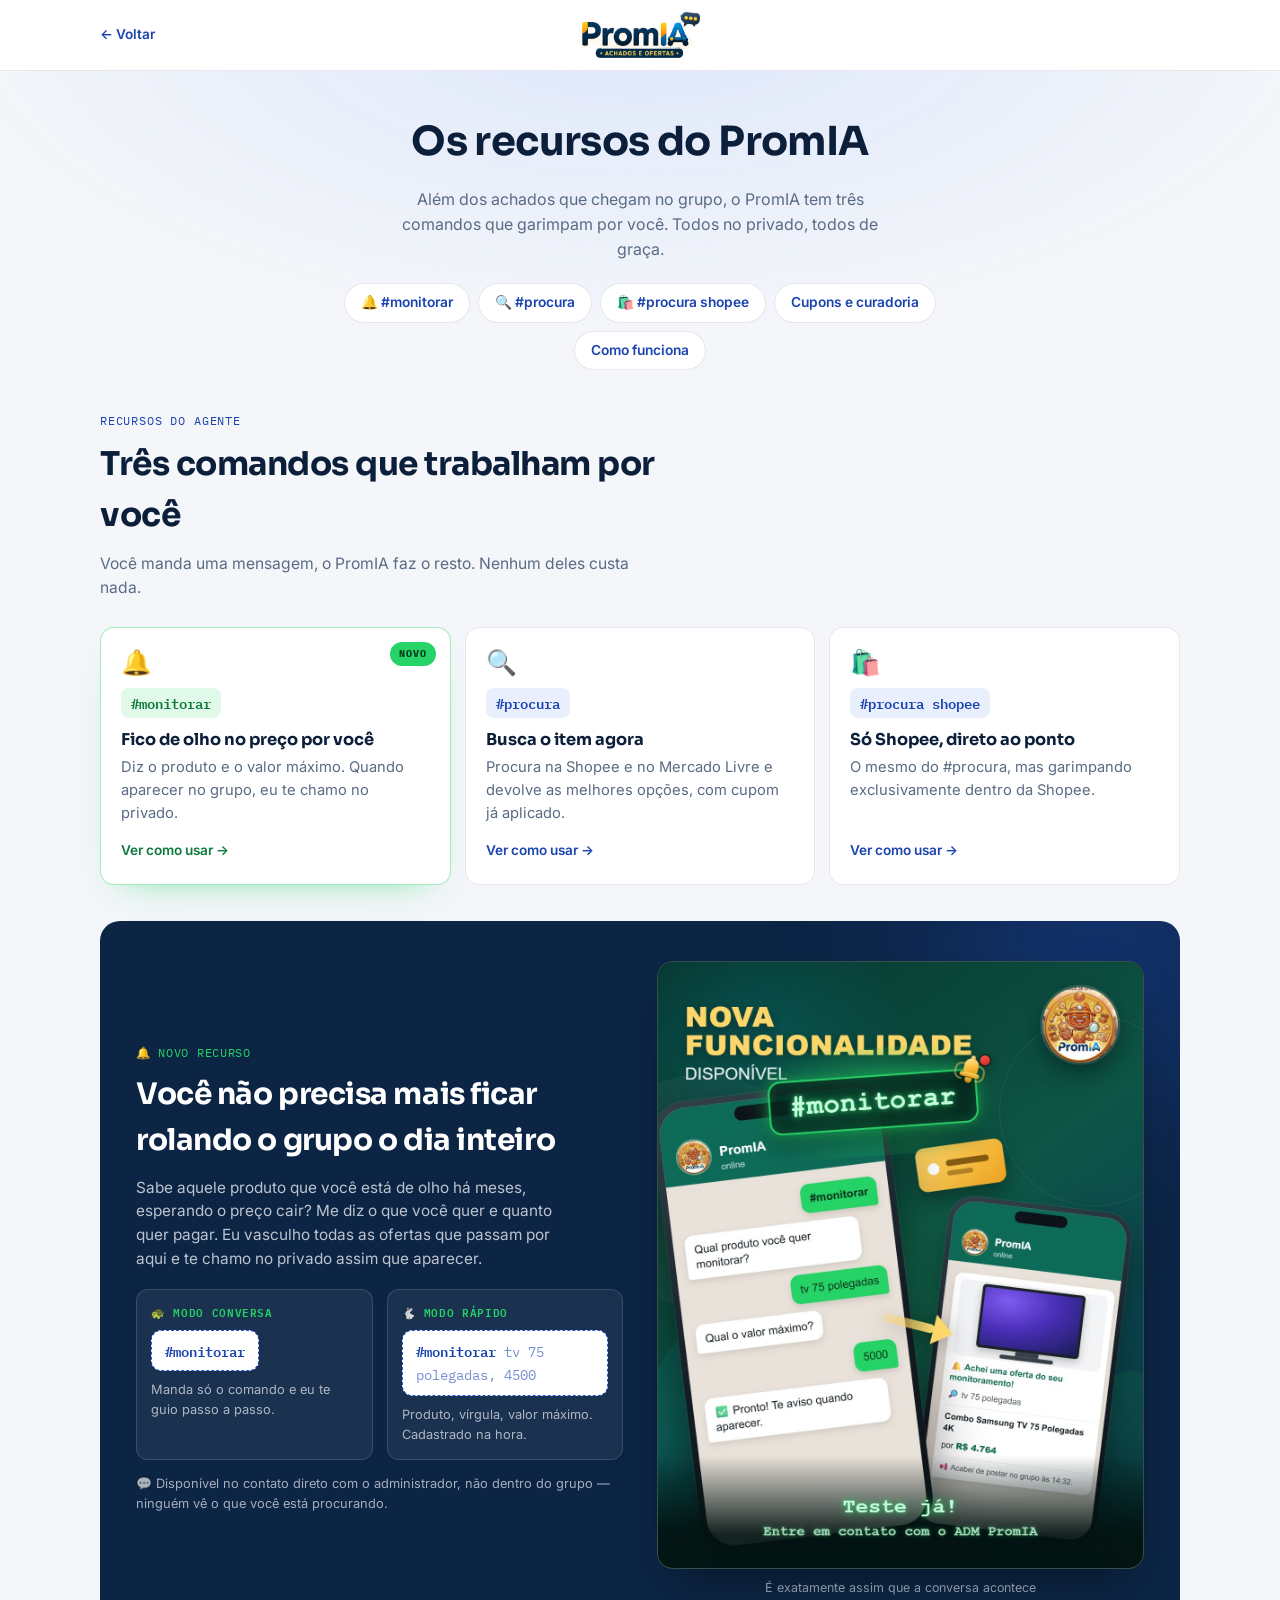
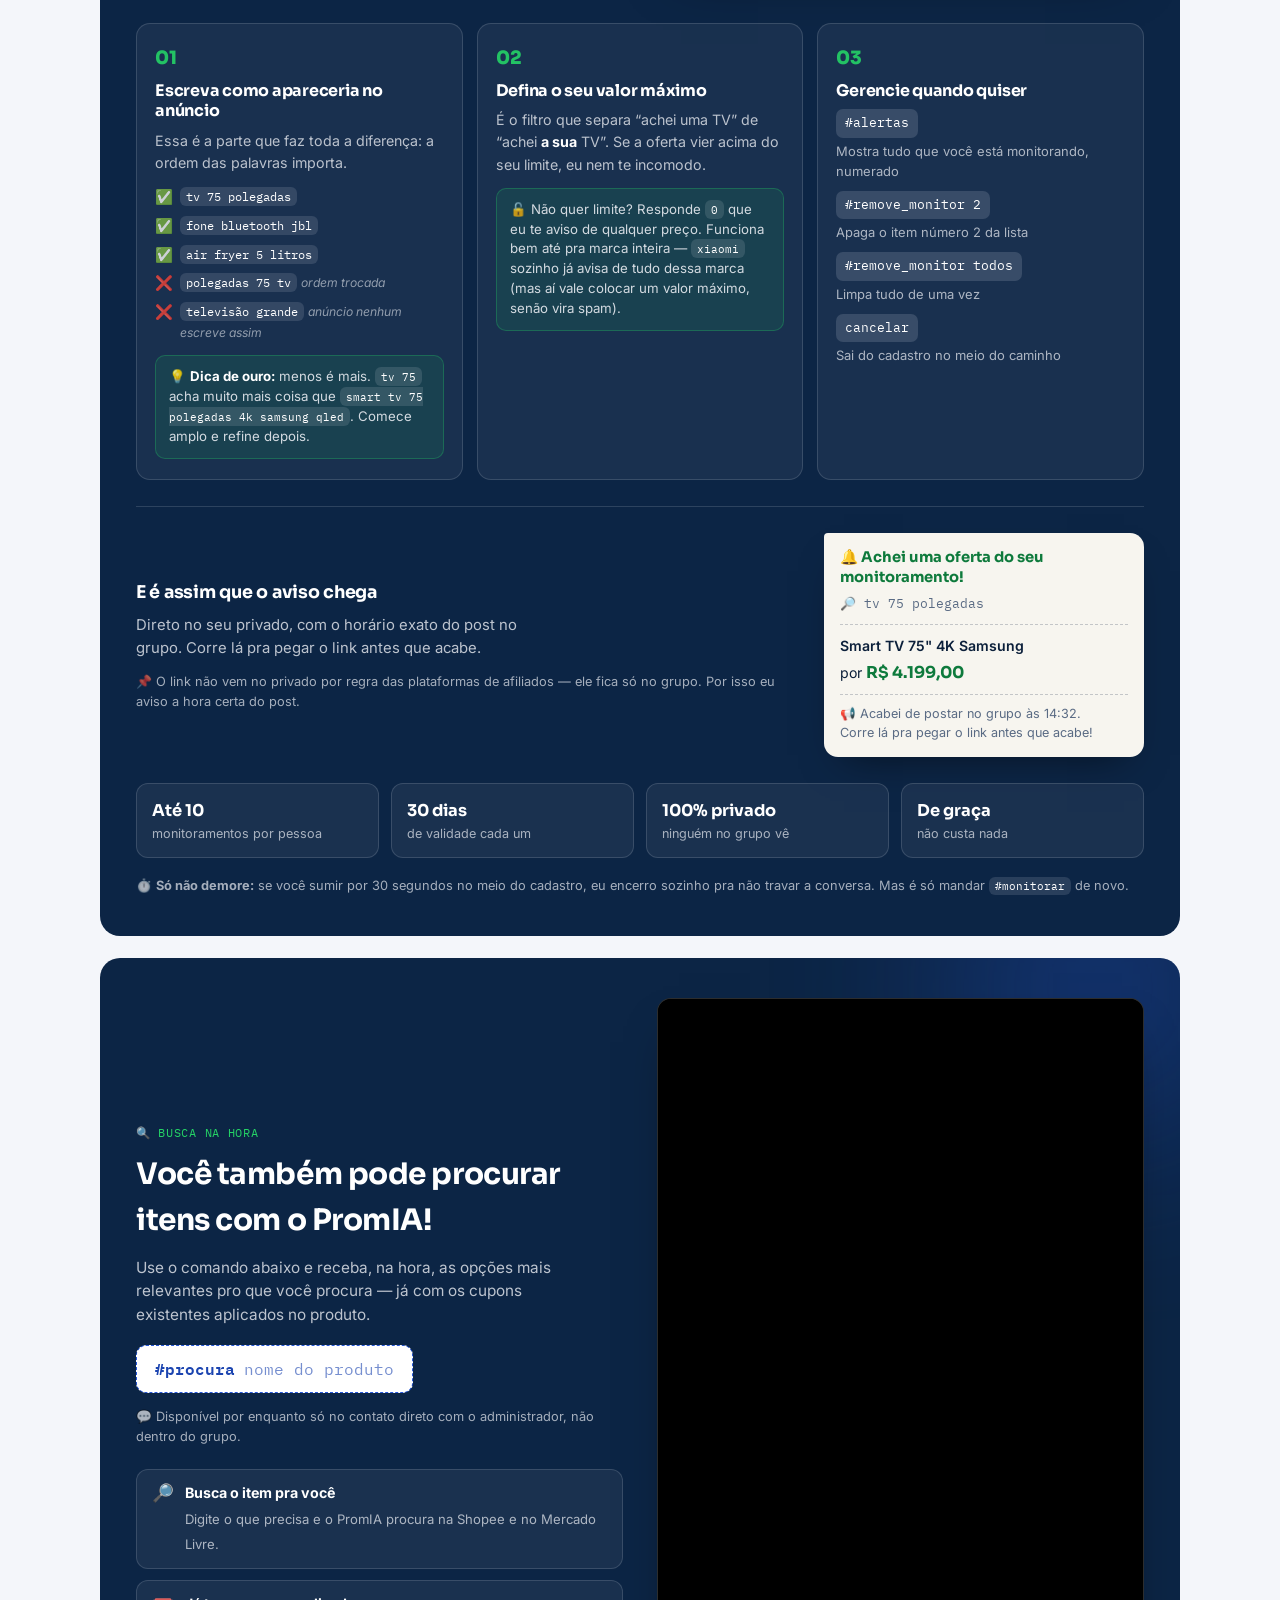
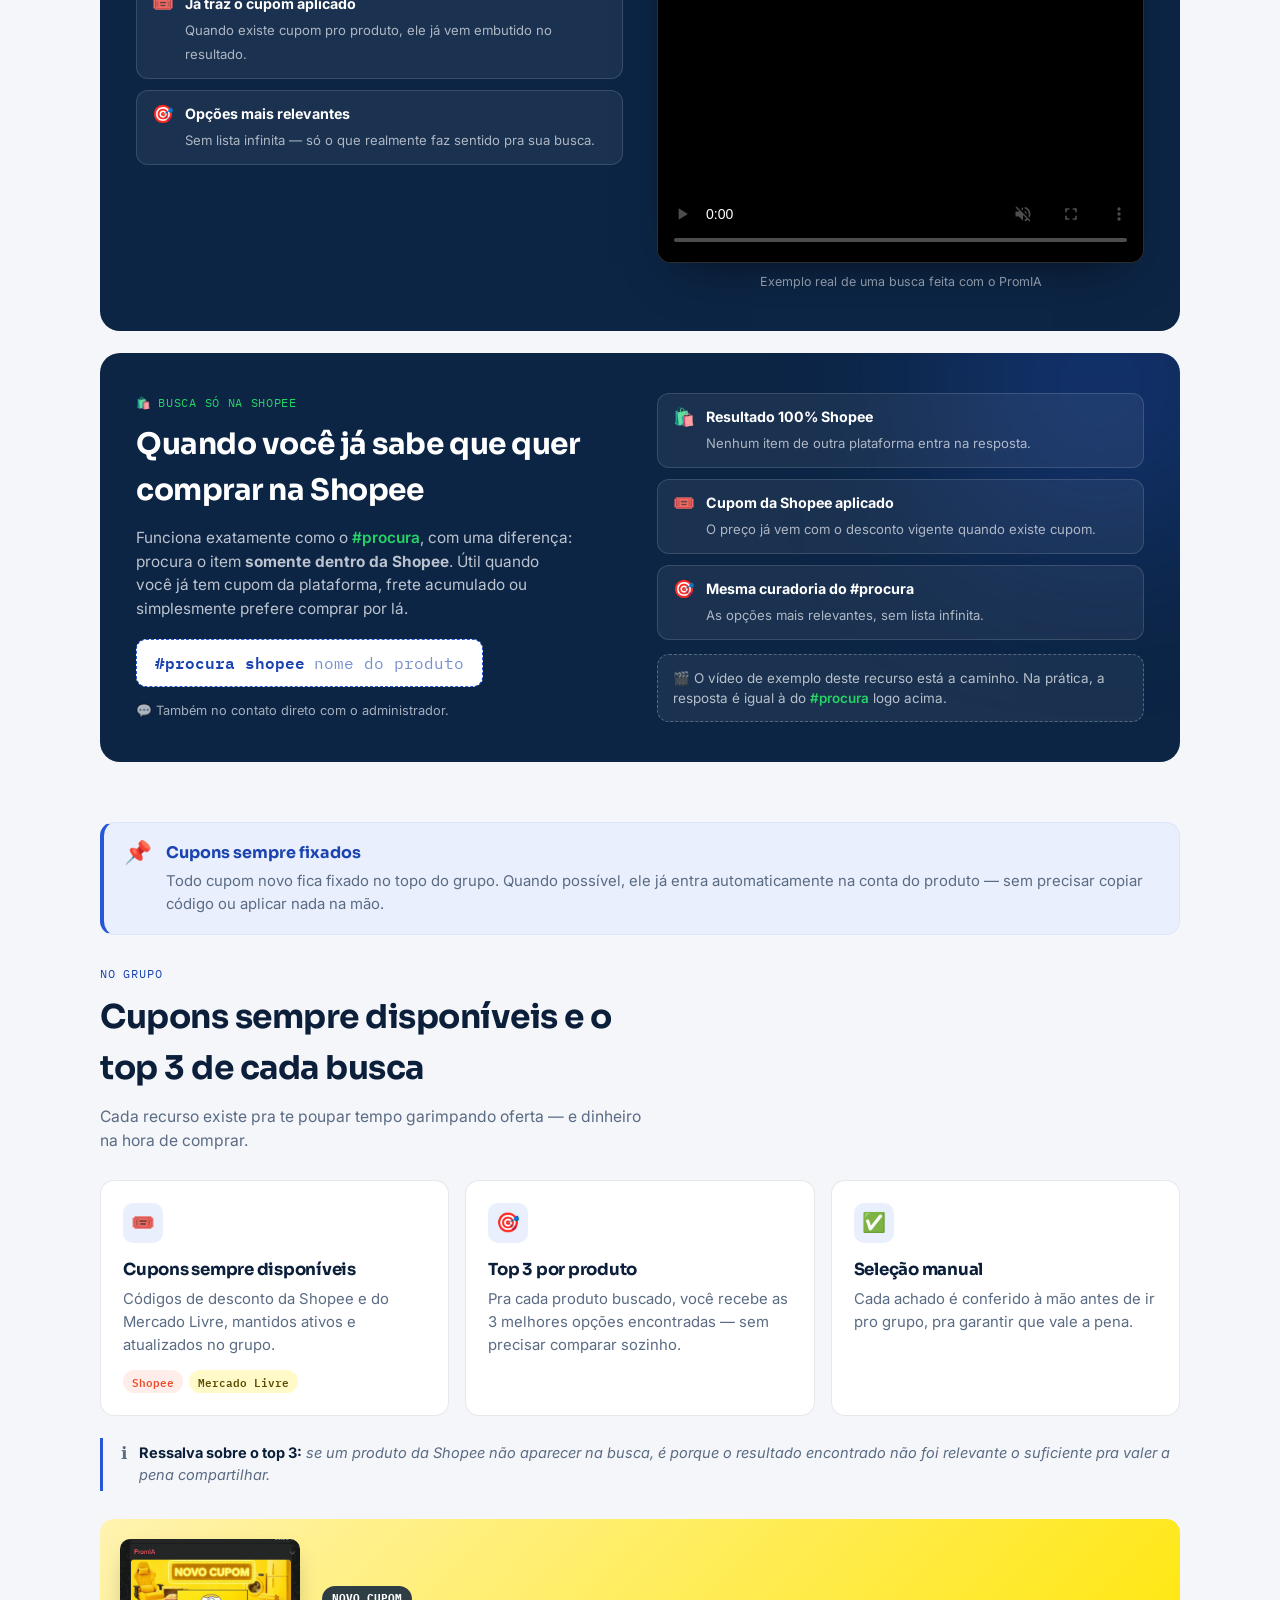
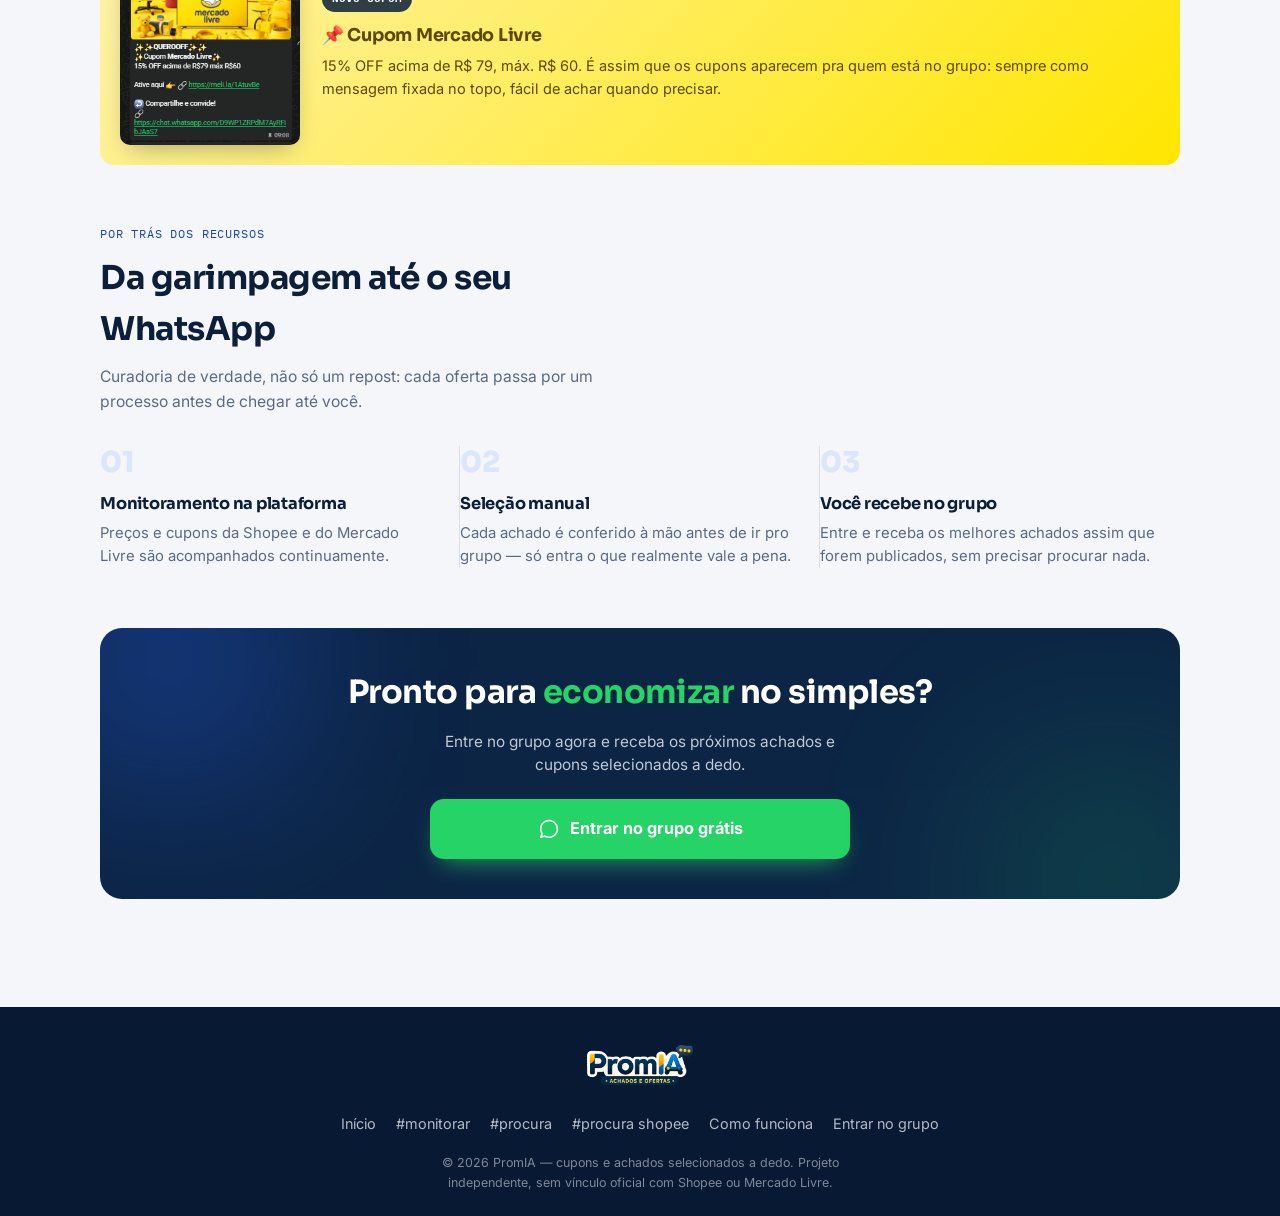
==== commit f2624ded: "Nova landing page: hero achadinhos, contador de economia, ofertas recentes e novo logo" ====
--- a/detalhes.html
+++ b/detalhes.html
@@ -6,7 +6,7 @@
 <title>Recursos do PromIA — #monitorar, #procura e #procura shopee</title>
 <meta name="description" content="Conheça os recursos do agente PromIA: monitore um produto e receba aviso quando o preço cair, busque itens na Shopee e no Mercado Livre com cupom já aplicado.">
 <meta name="theme-color" content="#F4F6FA">
-<link rel="icon" type="image/png" href="assets/logo.png">
+<link rel="icon" type="image/png" href="assets/logo-selo.png">
 <meta property="og:title" content="Recursos do PromIA — #monitorar, #procura e #procura shopee">
 <meta property="og:description" content="Três comandos que garimpam oferta por você no WhatsApp.">
 <meta property="og:image" content="assets/promo/monitorar.jpg">
@@ -21,7 +21,7 @@
 <header class="topbar with-back">
   <div class="inner">
     <a class="back-link" href="index.html">← Voltar</a>
-    <a class="brand" href="index.html"><img src="assets/logo.png" alt="PromIA"> PromIA</a>
+    <a class="brand brand-logo" href="index.html"><img src="assets/logo-wordmark.png" alt="PromIA — Achados e Ofertas"></a>
     <span style="width:56px"></span>
   </div>
 </header>
@@ -341,7 +341,7 @@
 </main>
 
 <footer>
-  <a class="footer-brand" href="index.html"><img src="assets/logo.png" alt=""> PromIA</a>
+  <a class="footer-brand brand-logo" href="index.html"><img src="assets/logo-wordmark.png" alt="PromIA"></a>
   <ul class="footer-links">
     <li><a href="index.html">Início</a></li>
     <li><a href="#monitorar">#monitorar</a></li>
--- a/assets/style.css
+++ b/assets/style.css
@@ -565,3 +565,234 @@
   display:flex;justify-content:center;
 }
 .sticky-cta .btn-wa{padding:14px 22px;font-size:.96rem;box-shadow:none;}
+
+/* ===================================================== */
+/* ============ LANDING 2026 — NOVOS BLOCOS ============ */
+/* ===================================================== */
+
+/* --- logo em imagem (topo e rodapé) --- */
+.brand-logo{gap:0;}
+.topbar .brand-logo img{
+  width:auto;height:40px;border-radius:0;object-fit:contain;display:block;
+}
+@media (min-width:760px){.topbar .brand-logo img{height:46px;}}
+.footer-brand.brand-logo img{
+  width:auto;height:40px;border-radius:0;object-fit:contain;display:block;
+}
+
+/* --- hero (novo) --- */
+.hero{padding:38px 0 34px;}
+.hero .eyebrow{background:var(--surface);}
+.hero h1{max-width:16ch;}
+.hero-sub{
+  margin:14px auto 0;max-width:40ch;
+  color:var(--muted);font-size:1.03rem;
+}
+.cat-chips{
+  list-style:none;margin:20px 0 0;padding:0;
+  display:flex;flex-wrap:wrap;gap:8px;justify-content:center;
+}
+.cat-chips li{
+  background:var(--surface);border:1px solid var(--line);
+  border-radius:100px;padding:7px 14px;
+  font-size:.85rem;font-weight:600;color:var(--navy);
+}
+.hero .cta-area{margin-top:22px;}
+.hero .trust b{color:var(--ink);}
+
+/* --- caixa de economia --- */
+.saved-box{
+  margin:28px auto 0;max-width:440px;
+  background:var(--navy);
+  border-radius:20px;padding:22px 20px 18px;
+  position:relative;overflow:hidden;
+  box-shadow:0 22px 44px -30px rgba(11,31,58,.85);
+}
+.saved-box::before{
+  content:"";position:absolute;width:220px;height:220px;
+  background:var(--wa-green);filter:blur(90px);opacity:.22;top:-100px;right:-60px;
+}
+.saved-label{
+  position:relative;display:block;
+  font-family:'IBM Plex Mono',monospace;font-size:.74rem;
+  letter-spacing:.12em;text-transform:uppercase;
+  color:rgba(244,246,250,.72);
+}
+.saved-value{
+  position:relative;display:block;margin-top:6px;
+  font-family:'Sora',sans-serif;font-weight:800;
+  font-size:clamp(1.9rem,8vw,2.6rem);line-height:1.1;
+  color:var(--wa-green);
+  font-variant-numeric:tabular-nums;
+  transition:transform .25s ease;
+}
+.saved-value.bump{animation:savedBump .5s ease;}
+@keyframes savedBump{
+  0%{transform:scale(1);}
+  40%{transform:scale(1.045);}
+  100%{transform:scale(1);}
+}
+.saved-foot{
+  position:relative;display:inline-flex;align-items:center;gap:7px;margin-top:8px;
+  font-size:.78rem;color:rgba(244,246,250,.62);
+}
+.dot{
+  width:8px;height:8px;border-radius:50%;background:var(--wa-green);
+  display:inline-block;flex:none;
+  box-shadow:0 0 0 0 rgba(37,211,102,.6);
+  animation:pulseDot 2s infinite;
+}
+@keyframes pulseDot{
+  0%{box-shadow:0 0 0 0 rgba(37,211,102,.55);}
+  70%{box-shadow:0 0 0 9px rgba(37,211,102,0);}
+  100%{box-shadow:0 0 0 0 rgba(37,211,102,0);}
+}
+
+/* --- prova social ao vivo --- */
+.live-row{
+  margin:18px auto 0;max-width:520px;
+  display:flex;flex-direction:column;gap:10px;
+}
+.live-join{
+  display:flex;align-items:center;gap:10px;
+  background:var(--surface);border:1px solid var(--line);
+  border-radius:100px;padding:8px 14px 8px 8px;
+  box-shadow:0 12px 26px -24px rgba(11,31,58,.7);
+}
+.live-join.in{animation:joinIn .45s ease;}
+@keyframes joinIn{
+  from{opacity:0;transform:translateY(7px);}
+  to{opacity:1;transform:none;}
+}
+.live-join .av{
+  width:30px;height:30px;border-radius:50%;flex:none;
+  background:var(--blue-light);color:var(--blue-deep);
+  display:flex;align-items:center;justify-content:center;
+  font-family:'Sora',sans-serif;font-weight:700;font-size:.86rem;
+}
+.live-join-txt{font-size:.86rem;color:var(--muted);text-align:left;}
+.live-join-txt b{color:var(--ink);font-weight:600;}
+.live-when{
+  margin-left:auto;font-family:'IBM Plex Mono',monospace;
+  font-size:.7rem;color:var(--muted);white-space:nowrap;
+}
+.live-badges{
+  display:flex;flex-wrap:wrap;gap:10px;justify-content:center;align-items:center;
+}
+.live-pill{
+  display:inline-flex;align-items:center;gap:8px;
+  background:rgba(37,211,102,.12);border:1px solid rgba(37,211,102,.3);
+  color:#0E7A3C;border-radius:100px;padding:7px 14px;
+  font-size:.8rem;font-weight:600;
+}
+.live-pill b{font-variant-numeric:tabular-nums;}
+.slots{
+  flex:1 1 210px;min-width:200px;
+  background:var(--surface);border:1px solid var(--line);
+  border-radius:12px;padding:9px 13px;text-align:left;
+}
+.slots-label{font-size:.78rem;color:var(--muted);display:block;}
+.slots-label b{color:var(--ink);}
+.slots-bar{
+  display:block;height:6px;border-radius:100px;
+  background:var(--blue-mist);margin-top:6px;overflow:hidden;
+}
+.slots-bar i{
+  display:block;height:100%;border-radius:100px;
+  background:linear-gradient(90deg,#F5A623,#EE4D2D);
+  transition:width .6s ease;
+}
+
+/* --- ofertas recentes --- */
+.ofertas-sec{padding-top:40px;}
+.deals{
+  display:grid;grid-template-columns:1fr;gap:12px;align-items:stretch;
+}
+@media (min-width:640px){.deals{grid-template-columns:repeat(2,1fr);}}
+@media (min-width:1000px){.deals{grid-template-columns:repeat(4,1fr);}}
+.deal-card{
+  display:flex;gap:14px;
+  background:var(--surface);border:1px solid var(--line);
+  border-radius:16px;padding:12px;
+  box-shadow:0 14px 30px -26px rgba(11,31,58,.6);
+}
+@media (min-width:1000px){
+  .deal-card{flex-direction:column;gap:12px;}
+  .deal-body{flex:1;justify-content:flex-start;}
+  .deal-body .deal-time{margin-top:auto;padding-top:8px;}
+}
+.deal-shot{
+  flex:0 0 100px;width:100px;height:100px;
+  background:#fff;border:1px solid var(--line);border-radius:12px;
+  display:flex;align-items:center;justify-content:center;overflow:hidden;
+}
+@media (min-width:1000px){
+  .deal-shot{width:100%;height:150px;flex:none;}
+}
+.deal-shot img{width:100%;height:100%;object-fit:cover;display:block;}
+.deal-body{display:flex;flex-direction:column;justify-content:center;min-width:0;}
+.deal-cat{
+  align-self:flex-start;
+  font-family:'IBM Plex Mono',monospace;font-size:.64rem;font-weight:600;
+  text-transform:uppercase;letter-spacing:.06em;
+  background:var(--blue-light);color:var(--blue-deep);
+  padding:3px 9px;border-radius:100px;margin-bottom:6px;
+}
+.deal-body h3{
+  font-size:.95rem;line-height:1.3;margin:0 0 7px;
+}
+.deal-price{display:flex;flex-wrap:wrap;align-items:baseline;gap:8px;}
+.deal-price .was{
+  font-size:.82rem;color:var(--muted);text-decoration:line-through;
+}
+.deal-price .now{
+  font-family:'Sora',sans-serif;font-weight:800;font-size:1.12rem;color:var(--ink);
+}
+.deal-price .off{
+  font-size:.72rem;font-weight:700;
+  background:rgba(238,77,45,.12);color:var(--shopee);
+  padding:3px 8px;border-radius:100px;
+}
+.deal-coupon{
+  align-self:flex-start;margin-top:7px;
+  font-family:'IBM Plex Mono',monospace;font-size:.68rem;font-weight:600;
+  background:rgba(37,211,102,.14);color:#0E7A3C;
+  padding:3px 9px;border-radius:100px;
+}
+.deal-time{
+  margin-top:8px;font-size:.74rem;color:var(--muted);
+  font-family:'IBM Plex Mono',monospace;
+}
+.deal-time b{color:var(--blue-deep);}
+.deals-note{
+  text-align:center;margin:20px auto 0;max-width:52ch;
+  font-size:.83rem;color:var(--muted);
+}
+
+/* --- checklist de benefícios --- */
+.benef-sec{padding-top:20px;}
+.check-list{
+  list-style:none;margin:0;padding:0;
+  display:grid;grid-template-columns:1fr;gap:12px;
+}
+.check-list li{
+  display:grid;
+  grid-template-columns:auto 1fr;
+  grid-template-areas:"ck title" ". desc";
+  gap:2px 12px;
+  background:var(--surface);border:1px solid var(--line);
+  border-radius:14px;padding:16px 18px;
+}
+.check-list .ck{grid-area:ck;font-size:1.05rem;line-height:1.4;}
+.check-list b{
+  grid-area:title;font-family:'Sora',sans-serif;font-size:1rem;color:var(--ink);
+}
+.check-list span:not(.ck){
+  grid-area:desc;font-size:.88rem;color:var(--muted);
+}
+.cta-mid{margin-top:24px;display:flex;flex-direction:column;align-items:center;gap:10px;}
+.cta-mid .trust{font-size:.85rem;color:var(--muted);}
+.cta-mid .trust b{color:var(--ink);}
+
+/* --- barra fixa de CTA --- */
+.sticky-cta{margin-top:8px;}
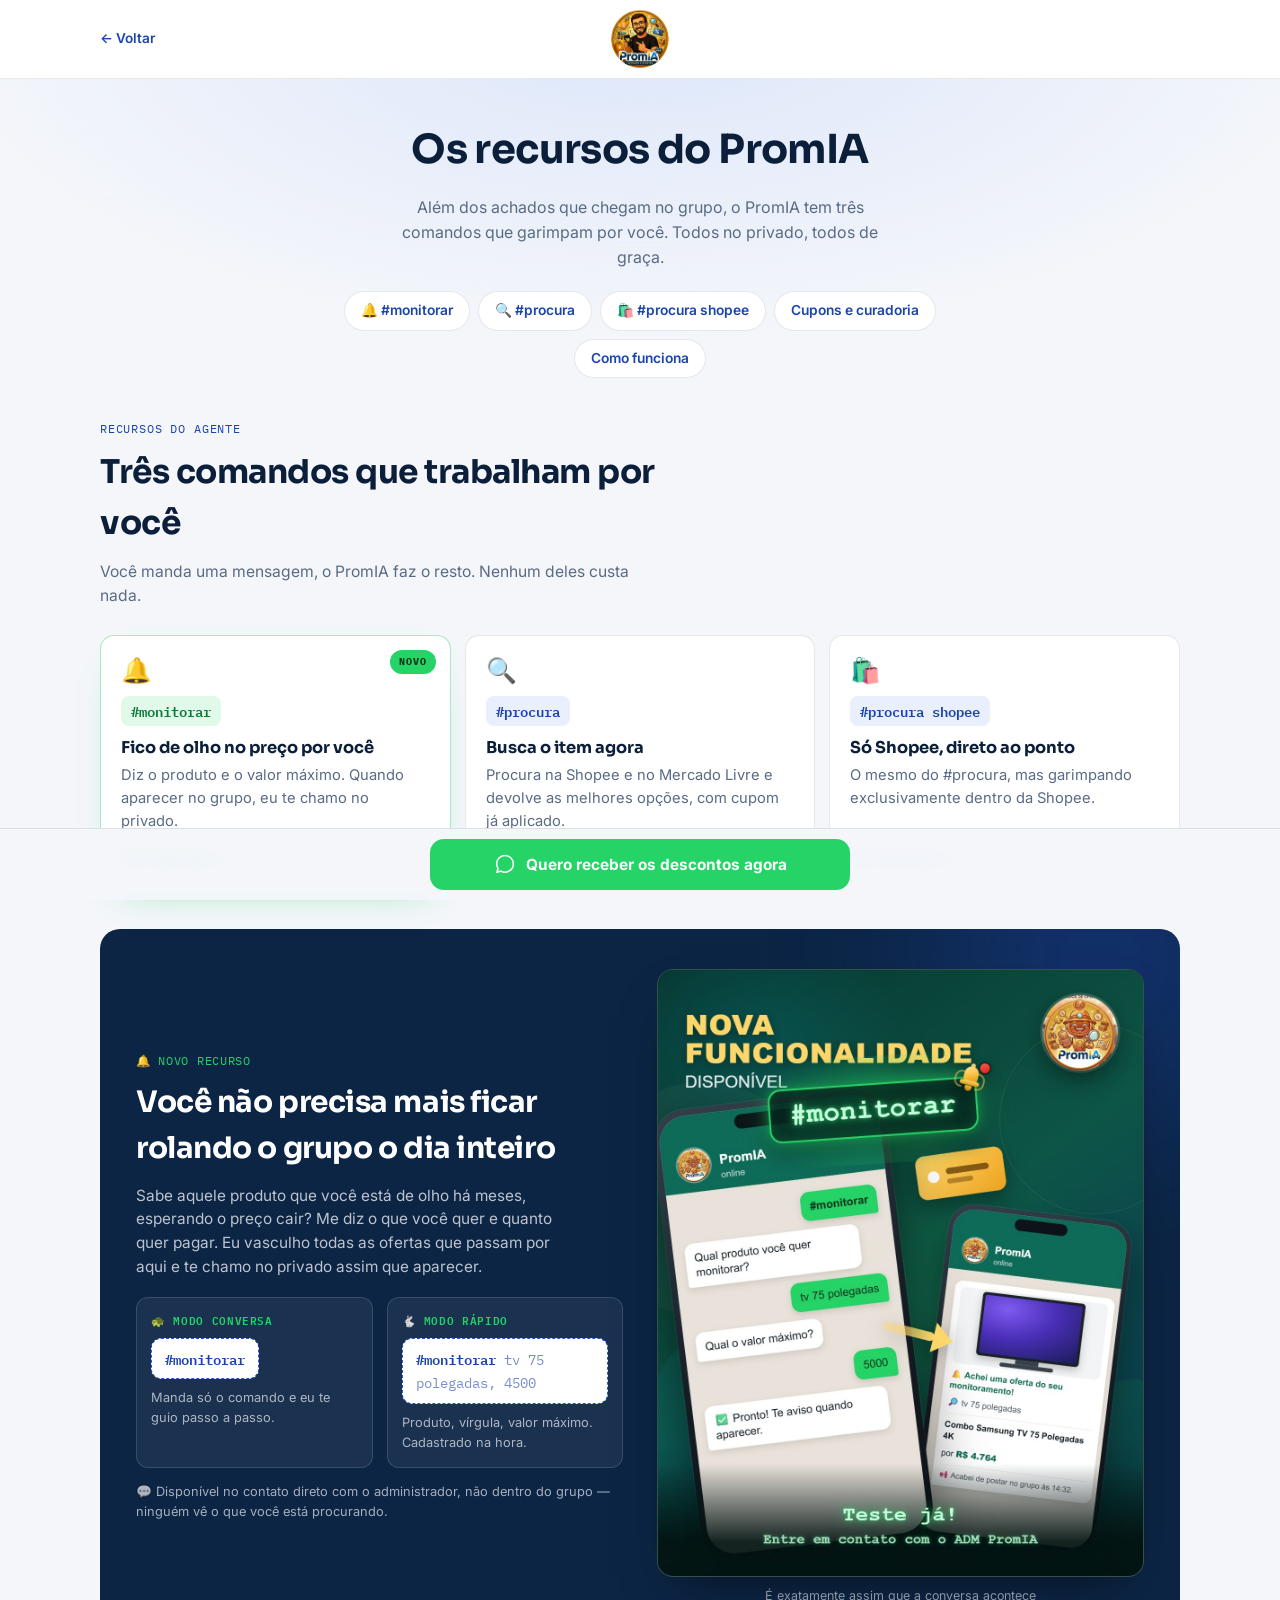
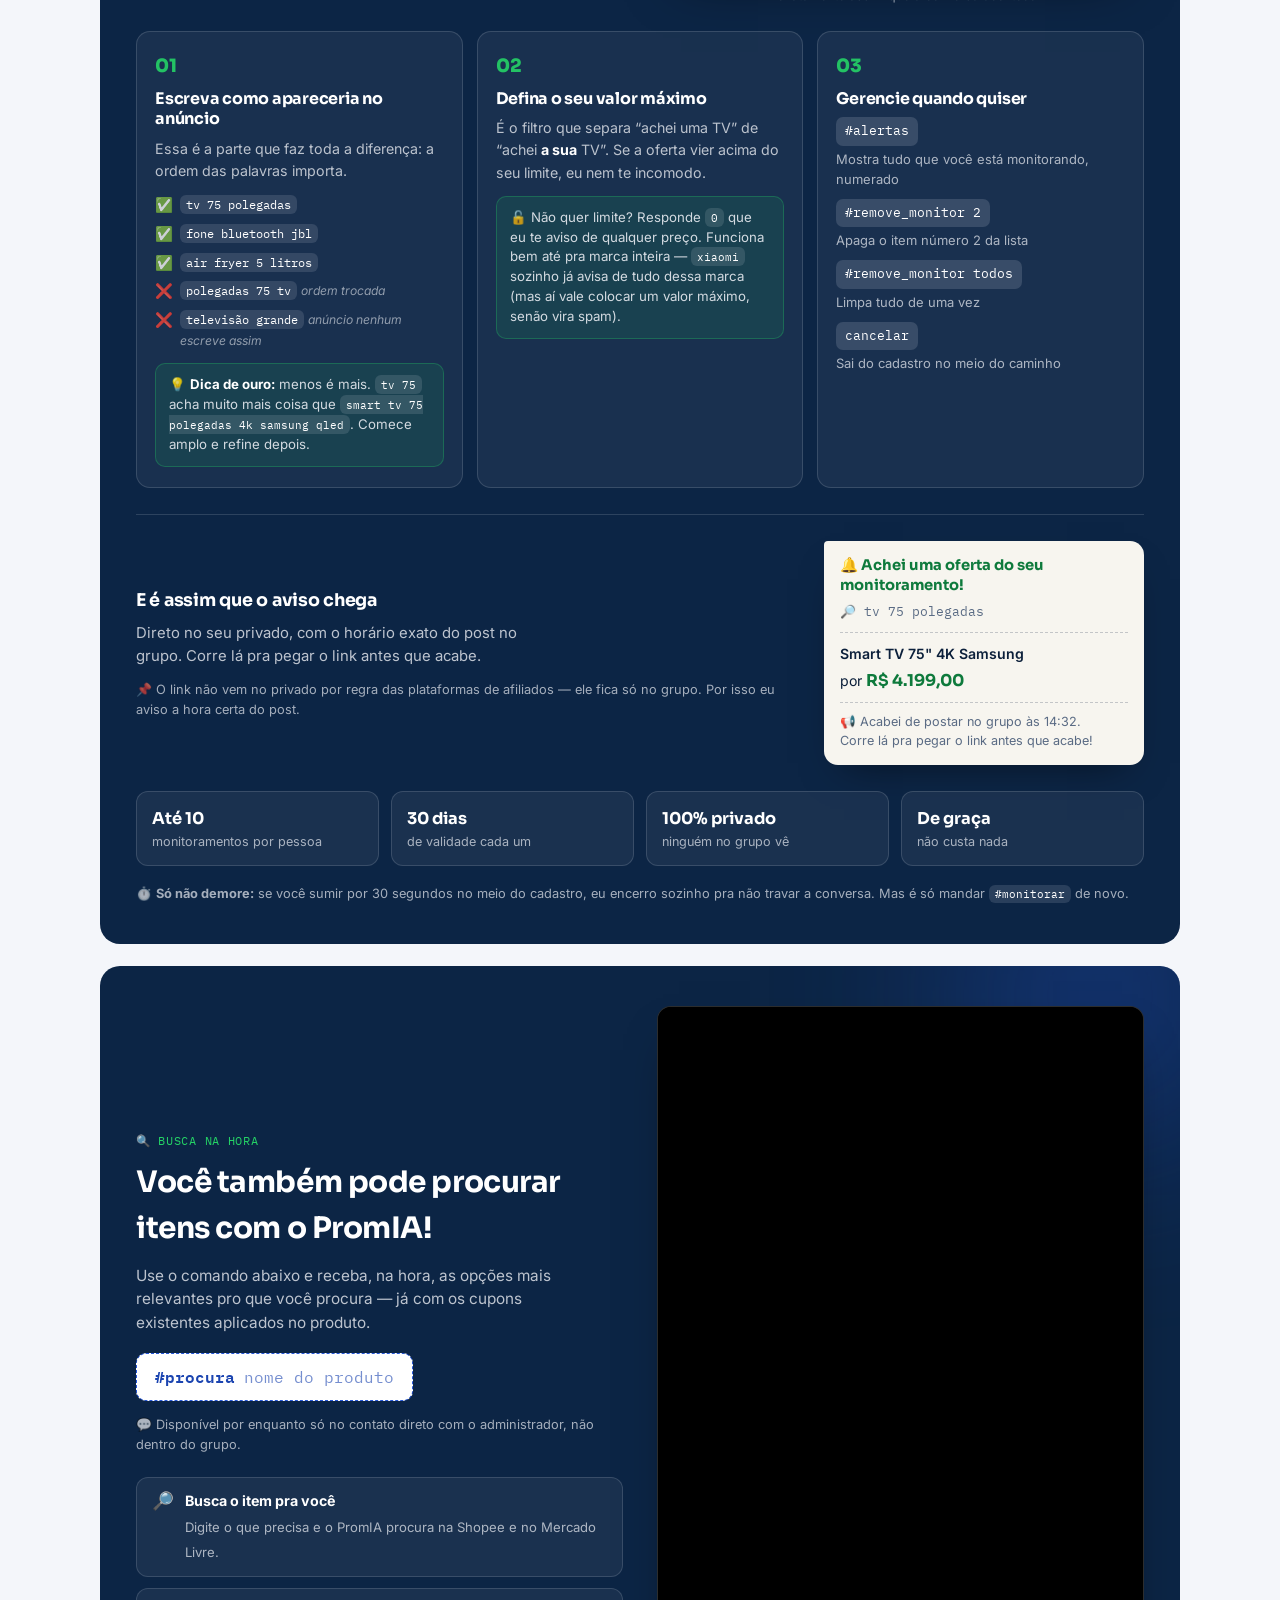
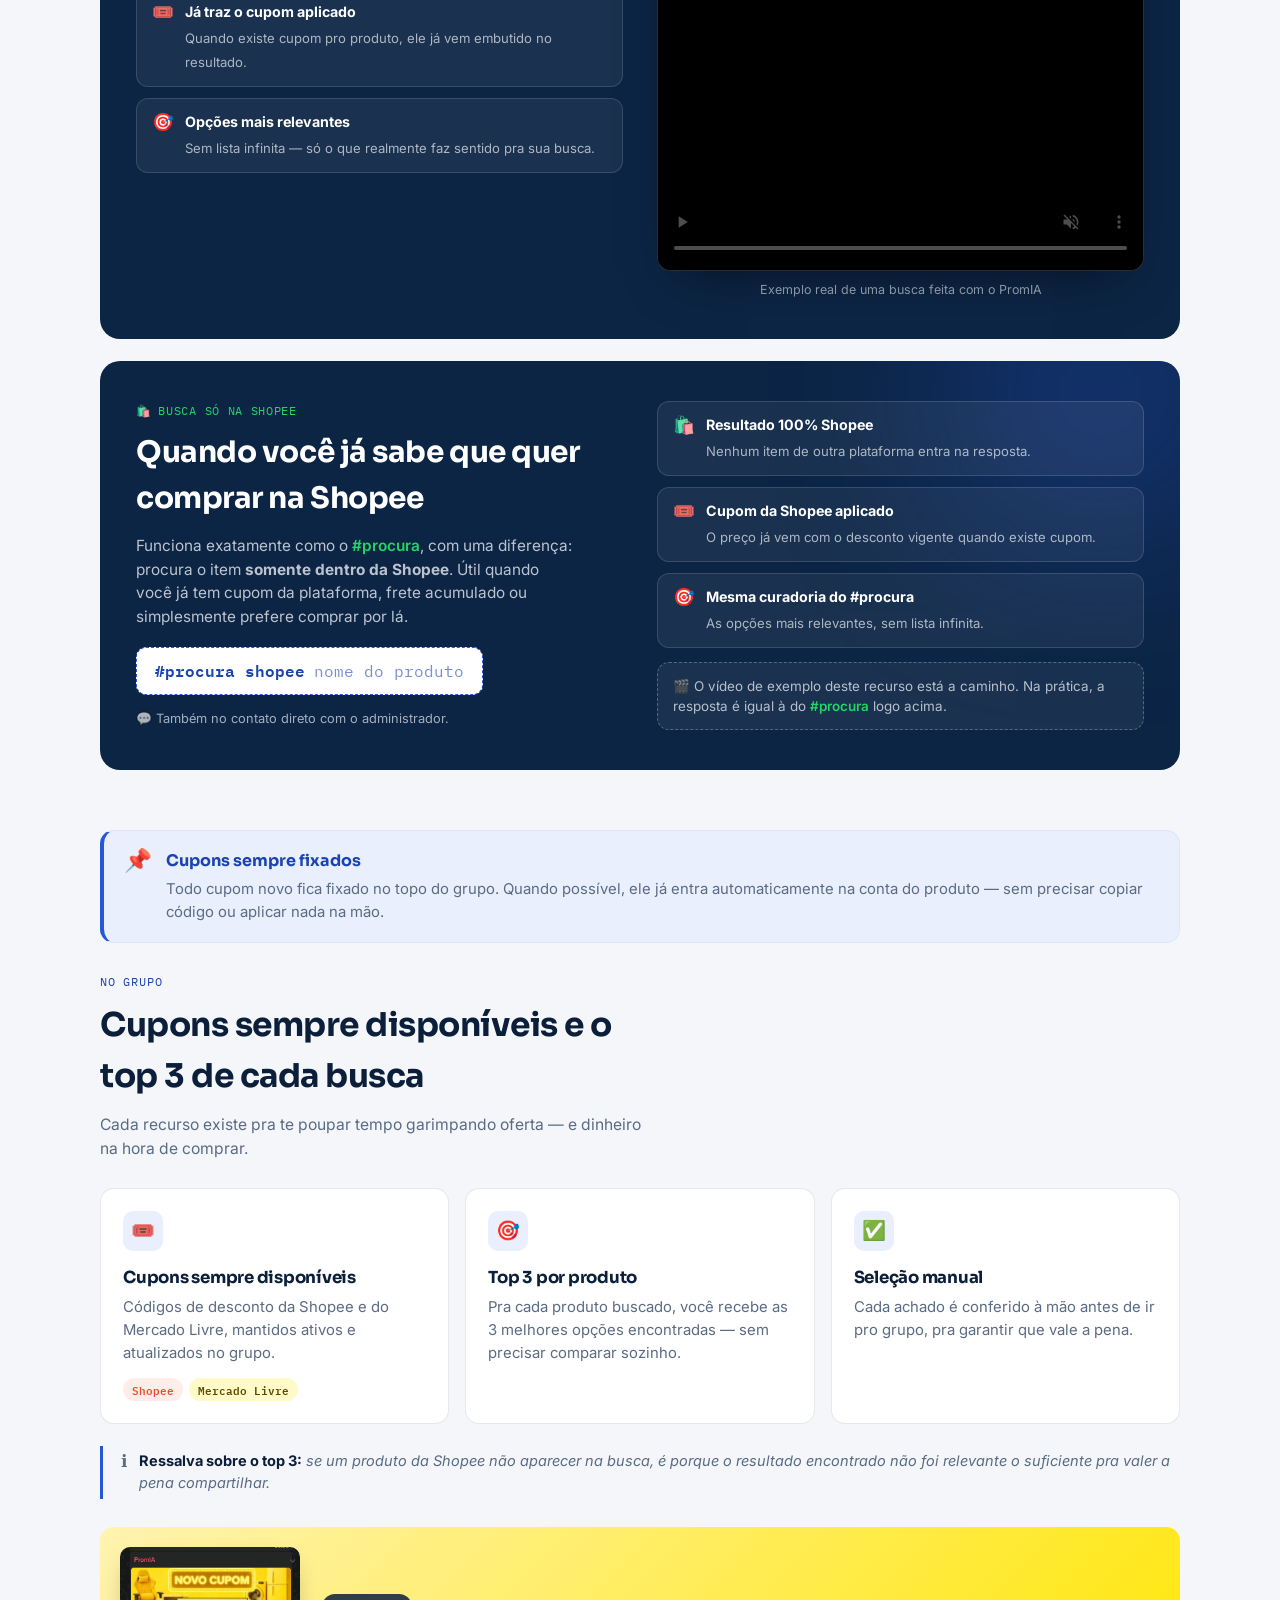
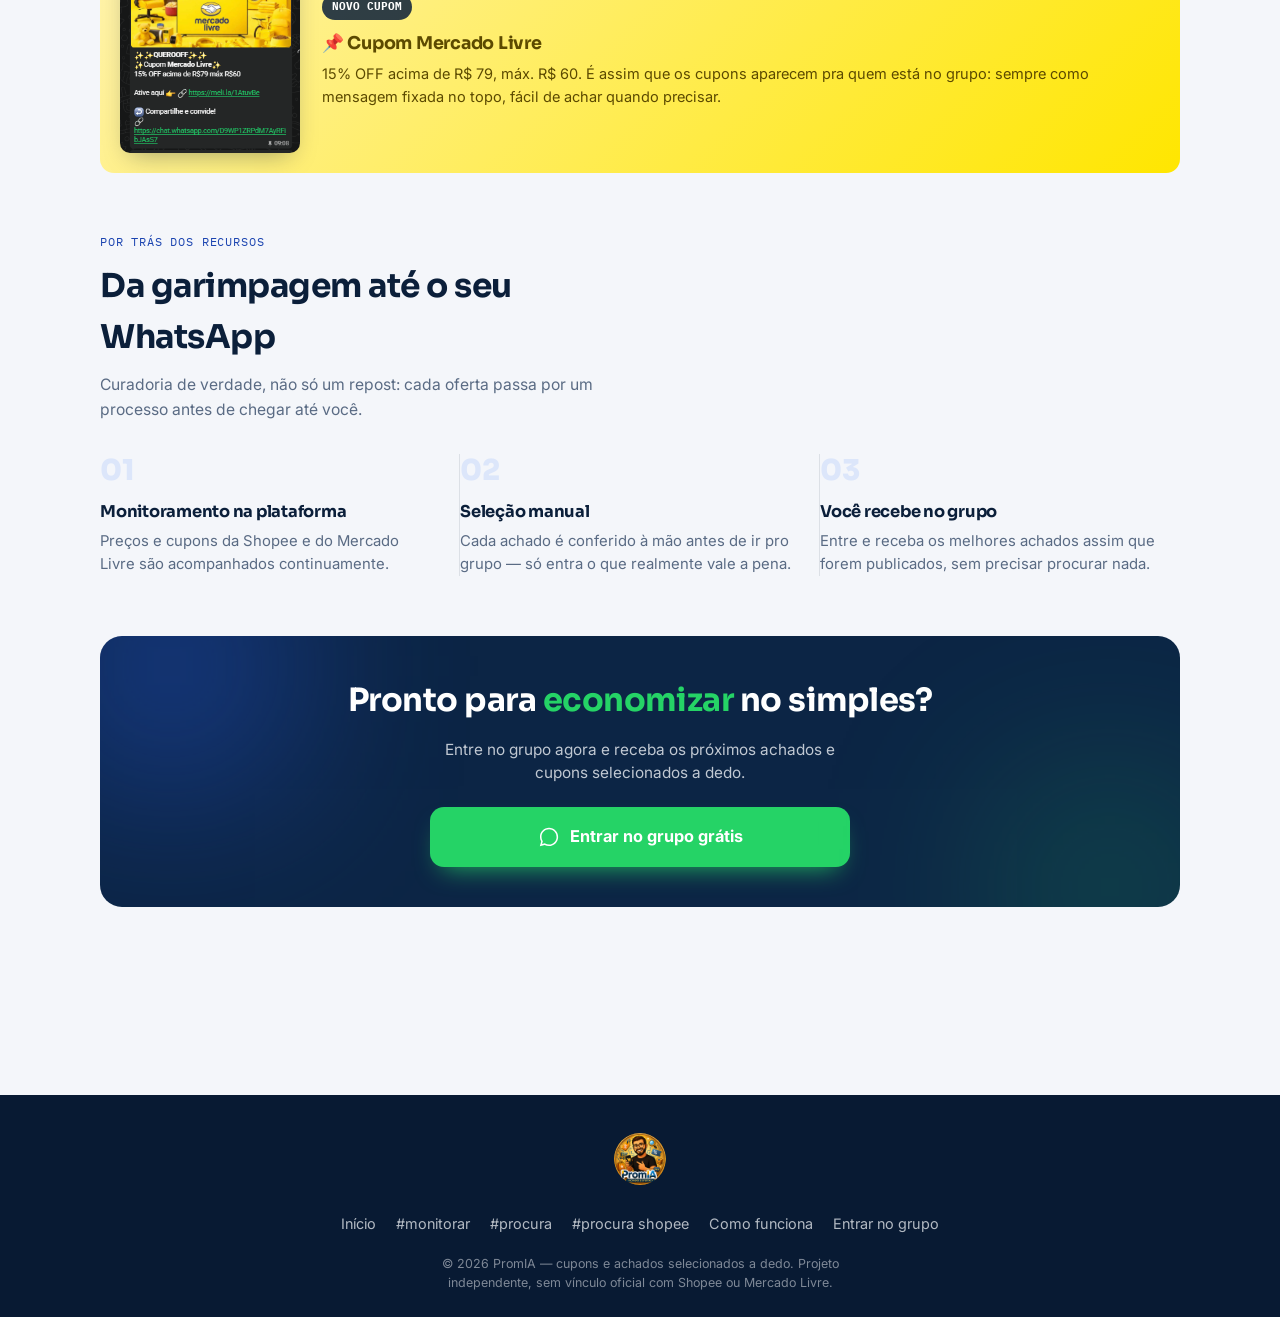
==== commit 43df79e1: "Usa o selo em todas as paginas e retoma a barra fixa de CTA com novo texto" ====
--- a/detalhes.html
+++ b/detalhes.html
@@ -21,7 +21,7 @@
 <header class="topbar with-back">
   <div class="inner">
     <a class="back-link" href="index.html">← Voltar</a>
-    <a class="brand brand-logo" href="index.html"><img src="assets/logo-wordmark.png" alt="PromIA — Achados e Ofertas"></a>
+    <a class="brand brand-selo" href="index.html"><img src="assets/logo-selo.png" alt="PromIA — Achados e Ofertas"></a>
     <span style="width:56px"></span>
   </div>
 </header>
@@ -340,8 +340,16 @@
 
 </main>
 
+<!-- ================= BARRA FIXA DE CTA ================= -->
+<div class="sticky-cta">
+  <a class="btn-wa" href="https://chat.whatsapp.com/D9WP1ZRPdM7AyRFibJAsS7" target="_blank" rel="noopener">
+    <svg viewBox="0 0 24 24" aria-hidden="true"><path d="M12.04 2C6.58 2 2.13 6.45 2.13 11.91c0 1.75.46 3.45 1.32 4.95L2 22l5.25-1.38a9.86 9.86 0 004.79 1.22h.01c5.46 0 9.91-4.45 9.91-9.91C21.96 6.45 17.5 2 12.04 2zm0 18.15h-.01a8.2 8.2 0 01-4.18-1.15l-.3-.18-3.11.82.83-3.04-.2-.31a8.16 8.16 0 01-1.25-4.38c0-4.54 3.7-8.23 8.24-8.23 2.2 0 4.27.86 5.82 2.41a8.18 8.18 0 012.41 5.83c0 4.54-3.7 8.23-8.25 8.23z"/></svg>
+    Quero receber os descontos agora
+  </a>
+</div>
+
 <footer>
-  <a class="footer-brand brand-logo" href="index.html"><img src="assets/logo-wordmark.png" alt="PromIA"></a>
+  <a class="footer-brand brand-selo" href="index.html"><img src="assets/logo-selo.png" alt="PromIA"></a>
   <ul class="footer-links">
     <li><a href="index.html">Início</a></li>
     <li><a href="#monitorar">#monitorar</a></li>
--- a/assets/style.css
+++ b/assets/style.css
@@ -568,73 +568,64 @@
 
 /* ===================================================== */
 /* ============ LANDING 2026 — NOVOS BLOCOS ============ */
-/* ===================================================== */
-
-/* --- logo em imagem (topo e rodapé) --- */
-.brand-logo{gap:0;}
-.topbar .brand-logo img{
-  width:auto;height:40px;border-radius:0;object-fit:contain;display:block;
-}
-@media (min-width:760px){.topbar .brand-logo img{height:46px;}}
-.footer-brand.brand-logo img{
-  width:auto;height:40px;border-radius:0;object-fit:contain;display:block;
-}
-
-/* --- hero (novo) --- */
-.hero{padding:38px 0 34px;}
-.hero .eyebrow{background:var(--surface);}
-.hero h1{max-width:16ch;}
+
+/* --- logo: selo redondo no topo e no rodapé --- */
+.brand-selo{gap:0;}
+.topbar .brand-selo img{
+  width:52px;height:52px;border-radius:50%;object-fit:cover;display:block;
+}
+@media (min-width:760px){.topbar .brand-selo img{width:58px;height:58px;}}
+.topbar .inner{padding:10px 20px;}
+.footer-brand.brand-selo img{
+  width:52px;height:52px;border-radius:50%;object-fit:cover;display:block;
+}
+
+/* --- hero --- */
+.hero{padding:30px 0 36px;}
+.hero-logo{
+  display:block;margin:0 auto 18px;
+  width:clamp(104px,26vw,150px);height:auto;
+  filter:drop-shadow(0 16px 28px rgba(11,31,58,.22));
+}
+.hero h1{
+  font-size:clamp(1.85rem,6.4vw,2.7rem);
+  max-width:15ch;line-height:1.16;
+}
+@media (min-width:760px){.hero h1{max-width:100%;}}
 .hero-sub{
-  margin:14px auto 0;max-width:40ch;
-  color:var(--muted);font-size:1.03rem;
-}
-.cat-chips{
-  list-style:none;margin:20px 0 0;padding:0;
-  display:flex;flex-wrap:wrap;gap:8px;justify-content:center;
-}
-.cat-chips li{
-  background:var(--surface);border:1px solid var(--line);
-  border-radius:100px;padding:7px 14px;
-  font-size:.85rem;font-weight:600;color:var(--navy);
-}
-.hero .cta-area{margin-top:22px;}
-.hero .trust b{color:var(--ink);}
-
-/* --- caixa de economia --- */
+  margin:16px auto 0;max-width:38ch;
+  color:var(--muted);font-size:1.02rem;
+}
+
+/* --- caixa: economizados pelos membros --- */
 .saved-box{
-  margin:28px auto 0;max-width:440px;
+  margin:26px auto 0;max-width:430px;
   background:var(--navy);
-  border-radius:20px;padding:22px 20px 18px;
+  border:1px solid rgba(244,246,250,.08);
+  border-radius:18px;padding:20px 22px 22px;
   position:relative;overflow:hidden;
-  box-shadow:0 22px 44px -30px rgba(11,31,58,.85);
+  box-shadow:0 22px 44px -32px rgba(11,31,58,.9);
 }
 .saved-box::before{
   content:"";position:absolute;width:220px;height:220px;
-  background:var(--wa-green);filter:blur(90px);opacity:.22;top:-100px;right:-60px;
+  background:var(--wa-green);filter:blur(95px);opacity:.2;top:-110px;right:-70px;
 }
 .saved-label{
   position:relative;display:block;
-  font-family:'IBM Plex Mono',monospace;font-size:.74rem;
-  letter-spacing:.12em;text-transform:uppercase;
-  color:rgba(244,246,250,.72);
+  font-family:'IBM Plex Mono',monospace;font-size:.7rem;
+  letter-spacing:.14em;text-transform:uppercase;
+  color:rgba(244,246,250,.62);
 }
 .saved-value{
-  position:relative;display:block;margin-top:6px;
+  position:relative;display:block;margin-top:8px;
   font-family:'Sora',sans-serif;font-weight:800;
-  font-size:clamp(1.9rem,8vw,2.6rem);line-height:1.1;
+  font-size:clamp(1.95rem,8.4vw,2.7rem);line-height:1.05;
   color:var(--wa-green);
   font-variant-numeric:tabular-nums;
-  transition:transform .25s ease;
 }
 .saved-value.bump{animation:savedBump .5s ease;}
 @keyframes savedBump{
-  0%{transform:scale(1);}
-  40%{transform:scale(1.045);}
-  100%{transform:scale(1);}
-}
-.saved-foot{
-  position:relative;display:inline-flex;align-items:center;gap:7px;margin-top:8px;
-  font-size:.78rem;color:rgba(244,246,250,.62);
+  0%{transform:scale(1);} 40%{transform:scale(1.04);} 100%{transform:scale(1);}
 }
 .dot{
   width:8px;height:8px;border-radius:50%;background:var(--wa-green);
@@ -649,128 +640,121 @@
 }
 
 /* --- prova social ao vivo --- */
-.live-row{
-  margin:18px auto 0;max-width:520px;
-  display:flex;flex-direction:column;gap:10px;
-}
-.live-join{
-  display:flex;align-items:center;gap:10px;
-  background:var(--surface);border:1px solid var(--line);
-  border-radius:100px;padding:8px 14px 8px 8px;
-  box-shadow:0 12px 26px -24px rgba(11,31,58,.7);
-}
-.live-join.in{animation:joinIn .45s ease;}
-@keyframes joinIn{
-  from{opacity:0;transform:translateY(7px);}
-  to{opacity:1;transform:none;}
-}
-.live-join .av{
-  width:30px;height:30px;border-radius:50%;flex:none;
-  background:var(--blue-light);color:var(--blue-deep);
-  display:flex;align-items:center;justify-content:center;
-  font-family:'Sora',sans-serif;font-weight:700;font-size:.86rem;
-}
-.live-join-txt{font-size:.86rem;color:var(--muted);text-align:left;}
-.live-join-txt b{color:var(--ink);font-weight:600;}
-.live-when{
-  margin-left:auto;font-family:'IBM Plex Mono',monospace;
-  font-size:.7rem;color:var(--muted);white-space:nowrap;
-}
-.live-badges{
-  display:flex;flex-wrap:wrap;gap:10px;justify-content:center;align-items:center;
+.live-block{
+  margin:20px auto 0;max-width:430px;
+  display:flex;flex-direction:column;align-items:center;gap:14px;
 }
 .live-pill{
   display:inline-flex;align-items:center;gap:8px;
-  background:rgba(37,211,102,.12);border:1px solid rgba(37,211,102,.3);
-  color:#0E7A3C;border-radius:100px;padding:7px 14px;
-  font-size:.8rem;font-weight:600;
+  background:rgba(37,211,102,.12);border:1px solid rgba(37,211,102,.28);
+  color:#0E7A3C;border-radius:100px;padding:8px 16px;
+  font-size:.82rem;font-weight:600;
 }
 .live-pill b{font-variant-numeric:tabular-nums;}
-.slots{
-  flex:1 1 210px;min-width:200px;
-  background:var(--surface);border:1px solid var(--line);
-  border-radius:12px;padding:9px 13px;text-align:left;
-}
-.slots-label{font-size:.78rem;color:var(--muted);display:block;}
-.slots-label b{color:var(--ink);}
+.slots{width:100%;}
+.slots-top{
+  display:flex;align-items:baseline;justify-content:space-between;gap:12px;
+  font-size:.82rem;color:var(--muted);
+}
+.slots-top b{color:#0E7A3C;font-weight:700;}
 .slots-bar{
-  display:block;height:6px;border-radius:100px;
-  background:var(--blue-mist);margin-top:6px;overflow:hidden;
+  display:block;height:8px;border-radius:100px;
+  background:var(--blue-mist);margin-top:8px;overflow:hidden;
 }
 .slots-bar i{
   display:block;height:100%;border-radius:100px;
-  background:linear-gradient(90deg,#F5A623,#EE4D2D);
+  background:linear-gradient(90deg,var(--blue),var(--wa-green));
   transition:width .6s ease;
 }
 
+/* --- CTA do hero e chips --- */
+.hero .cta-area{margin-top:26px;}
+.hero .trust{font-size:.85rem;color:var(--muted);}
+.cat-chips{
+  list-style:none;margin:20px 0 0;padding:0;
+  display:flex;flex-wrap:wrap;gap:8px;justify-content:center;
+}
+.cat-chips li{
+  background:var(--surface);border:1px solid var(--line);
+  border-radius:100px;padding:6px 12px;
+  font-size:.8rem;font-weight:600;color:var(--navy);
+}
+
 /* --- ofertas recentes --- */
-.ofertas-sec{padding-top:40px;}
+.ofertas-sec{padding-top:44px;}
+.ofertas-sec .section-head{margin-bottom:26px;}
 .deals{
-  display:grid;grid-template-columns:1fr;gap:12px;align-items:stretch;
-}
-@media (min-width:640px){.deals{grid-template-columns:repeat(2,1fr);}}
-@media (min-width:1000px){.deals{grid-template-columns:repeat(4,1fr);}}
+  display:grid;grid-template-columns:1fr;gap:14px;align-items:stretch;
+}
+@media (min-width:560px){.deals{grid-template-columns:repeat(2,1fr);}}
+@media (min-width:860px){.deals{grid-template-columns:repeat(3,1fr);}}
+@media (min-width:1060px){.deals{grid-template-columns:repeat(4,1fr);}}
 .deal-card{
-  display:flex;gap:14px;
+  display:flex;flex-direction:column;
   background:var(--surface);border:1px solid var(--line);
-  border-radius:16px;padding:12px;
-  box-shadow:0 14px 30px -26px rgba(11,31,58,.6);
-}
-@media (min-width:1000px){
-  .deal-card{flex-direction:column;gap:12px;}
-  .deal-body{flex:1;justify-content:flex-start;}
-  .deal-body .deal-time{margin-top:auto;padding-top:8px;}
+  border-radius:16px;overflow:hidden;
+  box-shadow:0 16px 34px -30px rgba(11,31,58,.75);
 }
 .deal-shot{
-  flex:0 0 100px;width:100px;height:100px;
-  background:#fff;border:1px solid var(--line);border-radius:12px;
+  background:#fff;border-bottom:1px solid var(--line);
+  aspect-ratio:1/1;
   display:flex;align-items:center;justify-content:center;overflow:hidden;
 }
-@media (min-width:1000px){
-  .deal-shot{width:100%;height:150px;flex:none;}
-}
 .deal-shot img{width:100%;height:100%;object-fit:cover;display:block;}
-.deal-body{display:flex;flex-direction:column;justify-content:center;min-width:0;}
+/* prints de tela: mostra a imagem inteira em vez de cortar */
+.deal-shot.is-doc{background:var(--blue-light);padding:10px;}
+.deal-shot.is-doc img{object-fit:contain;}
+.deal-body{
+  display:flex;flex-direction:column;flex:1;min-width:0;
+  padding:14px 16px 16px;
+}
+.deal-top{
+  display:flex;align-items:center;justify-content:space-between;gap:10px;margin-bottom:8px;
+}
 .deal-cat{
-  align-self:flex-start;
-  font-family:'IBM Plex Mono',monospace;font-size:.64rem;font-weight:600;
+  font-family:'IBM Plex Mono',monospace;font-size:.63rem;font-weight:600;
   text-transform:uppercase;letter-spacing:.06em;
   background:var(--blue-light);color:var(--blue-deep);
-  padding:3px 9px;border-radius:100px;margin-bottom:6px;
-}
-.deal-body h3{
-  font-size:.95rem;line-height:1.3;margin:0 0 7px;
-}
-.deal-price{display:flex;flex-wrap:wrap;align-items:baseline;gap:8px;}
+  padding:4px 9px;border-radius:100px;
+}
+.deal-cat.is-print{background:rgba(37,211,102,.16);color:#0E7A3C;}
+.deal-cat.is-cupom{background:rgba(255,230,0,.35);color:var(--ml-ink);}
+.off{
+  font-size:.74rem;font-weight:800;
+  background:rgba(37,211,102,.14);color:#0E7A3C;
+  padding:4px 9px;border-radius:8px;white-space:nowrap;
+}
+.deal-body h3{font-size:1rem;line-height:1.3;margin:0 0 5px;}
+.deal-time{
+  font-size:.76rem;color:var(--muted);
+  font-family:'IBM Plex Mono',monospace;
+}
+.deal-time b{color:var(--blue-deep);}
+.deal-coupon{
+  align-self:flex-start;margin-top:9px;
+  font-family:'IBM Plex Mono',monospace;font-size:.66rem;font-weight:600;
+  background:rgba(37,211,102,.13);color:#0E7A3C;
+  padding:4px 9px;border-radius:100px;
+}
+.deal-price{
+  display:flex;align-items:baseline;gap:10px;flex-wrap:wrap;
+  margin-top:auto;padding-top:13px;
+  border-top:1px solid var(--line);
+}
 .deal-price .was{
-  font-size:.82rem;color:var(--muted);text-decoration:line-through;
+  font-size:.84rem;color:var(--muted);text-decoration:line-through;
 }
 .deal-price .now{
-  font-family:'Sora',sans-serif;font-weight:800;font-size:1.12rem;color:var(--ink);
-}
-.deal-price .off{
-  font-size:.72rem;font-weight:700;
-  background:rgba(238,77,45,.12);color:var(--shopee);
-  padding:3px 8px;border-radius:100px;
-}
-.deal-coupon{
-  align-self:flex-start;margin-top:7px;
-  font-family:'IBM Plex Mono',monospace;font-size:.68rem;font-weight:600;
-  background:rgba(37,211,102,.14);color:#0E7A3C;
-  padding:3px 9px;border-radius:100px;
-}
-.deal-time{
-  margin-top:8px;font-size:.74rem;color:var(--muted);
-  font-family:'IBM Plex Mono',monospace;
-}
-.deal-time b{color:var(--blue-deep);}
+  font-family:'Sora',sans-serif;font-weight:800;font-size:1.3rem;color:var(--blue-deep);
+}
+.deal-price .plain{font-size:.84rem;color:var(--muted);line-height:1.4;}
 .deals-note{
-  text-align:center;margin:20px auto 0;max-width:52ch;
+  text-align:center;margin:22px auto 0;max-width:56ch;
   font-size:.83rem;color:var(--muted);
 }
 
 /* --- checklist de benefícios --- */
-.benef-sec{padding-top:20px;}
+.benef-sec{padding-top:24px;}
 .check-list{
   list-style:none;margin:0;padding:0;
   display:grid;grid-template-columns:1fr;gap:12px;
@@ -784,12 +768,8 @@
   border-radius:14px;padding:16px 18px;
 }
 .check-list .ck{grid-area:ck;font-size:1.05rem;line-height:1.4;}
-.check-list b{
-  grid-area:title;font-family:'Sora',sans-serif;font-size:1rem;color:var(--ink);
-}
-.check-list span:not(.ck){
-  grid-area:desc;font-size:.88rem;color:var(--muted);
-}
+.check-list b{grid-area:title;font-family:'Sora',sans-serif;font-size:1rem;color:var(--ink);}
+.check-list span:not(.ck){grid-area:desc;font-size:.88rem;color:var(--muted);}
 .cta-mid{margin-top:24px;display:flex;flex-direction:column;align-items:center;gap:10px;}
 .cta-mid .trust{font-size:.85rem;color:var(--muted);}
 .cta-mid .trust b{color:var(--ink);}
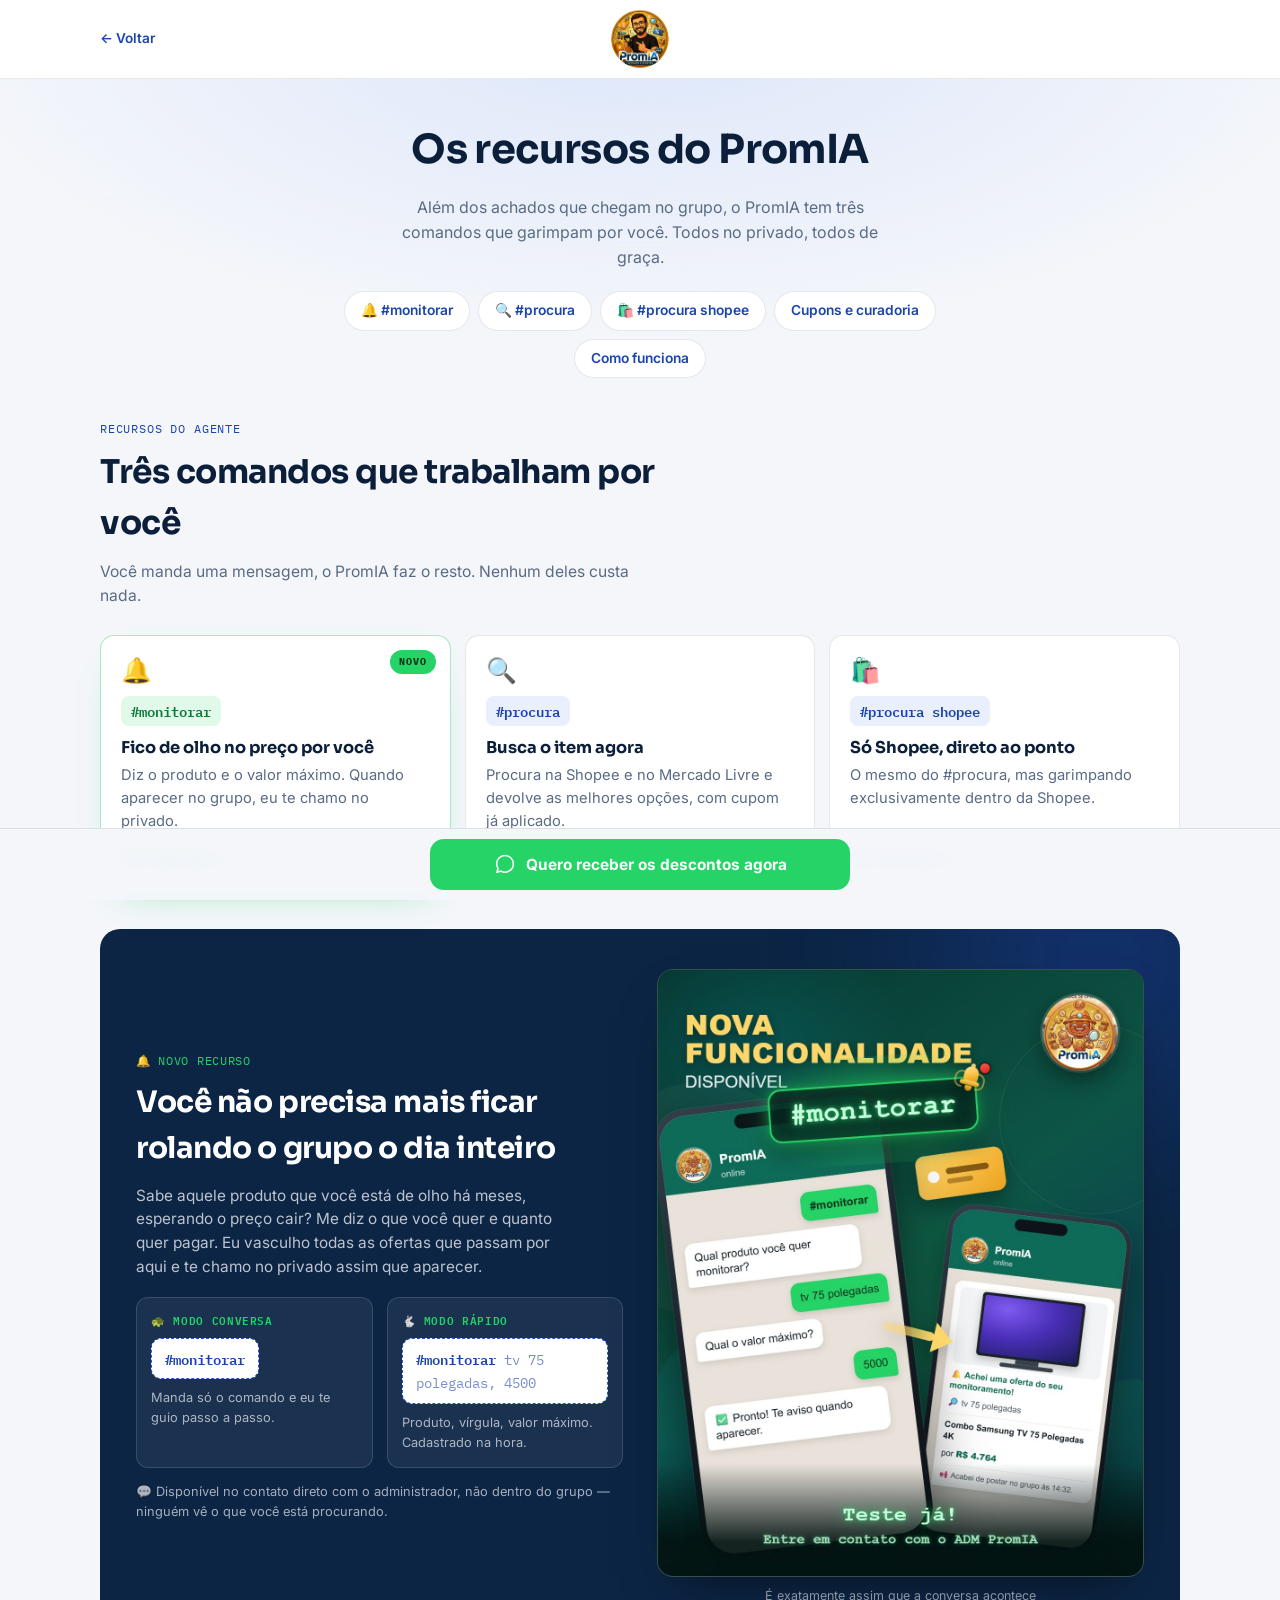
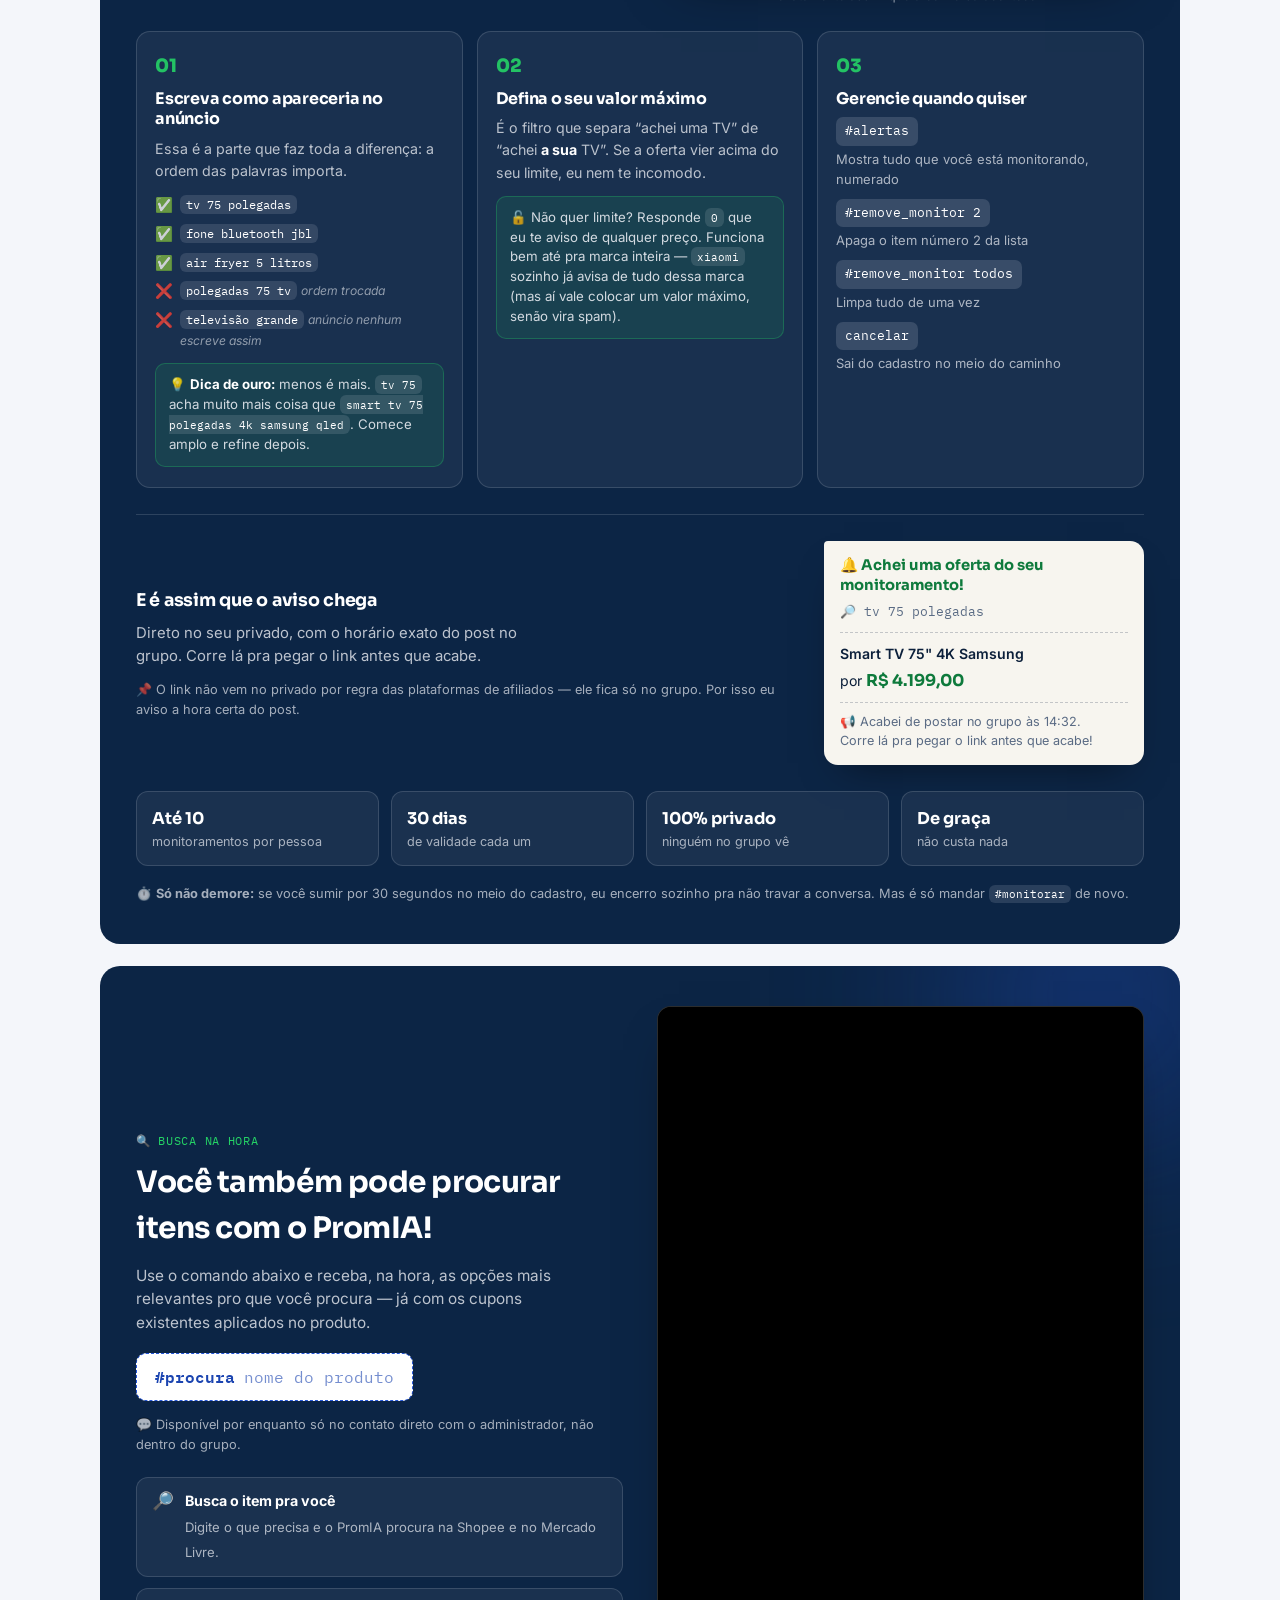
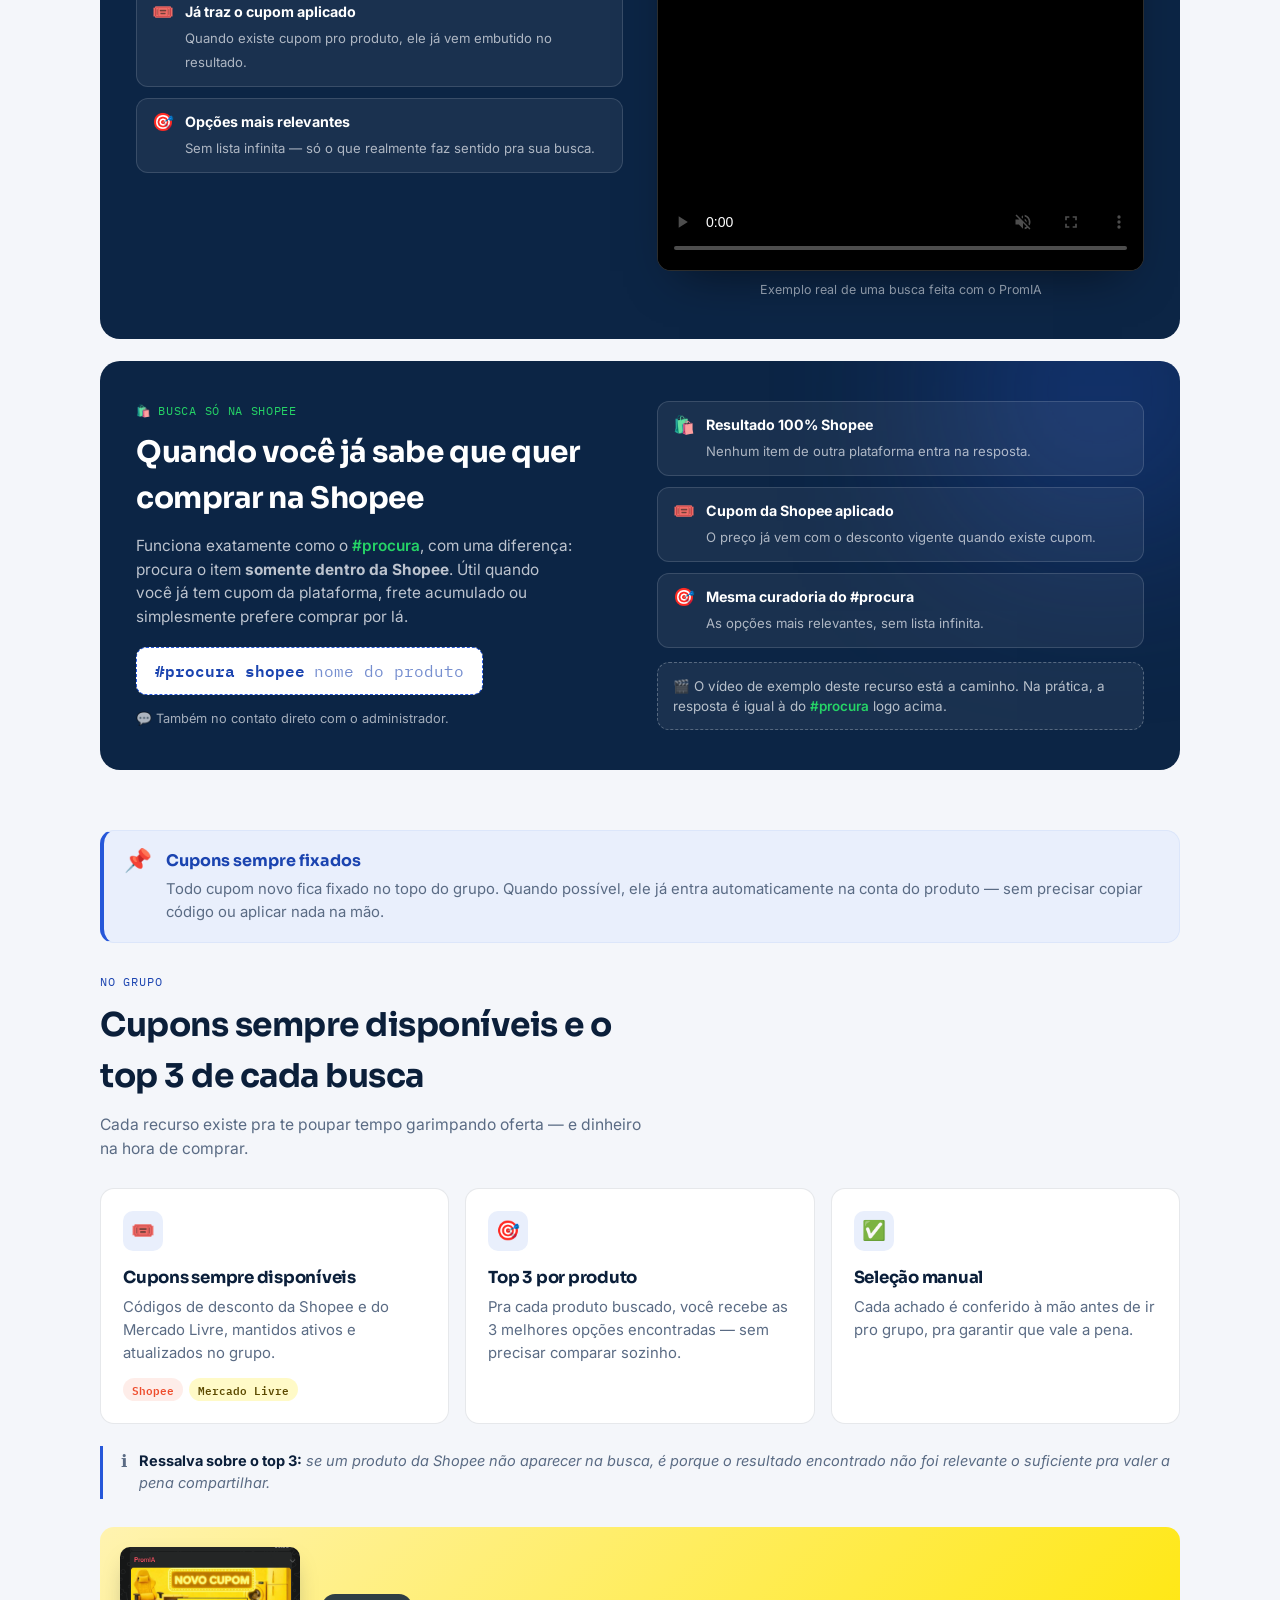
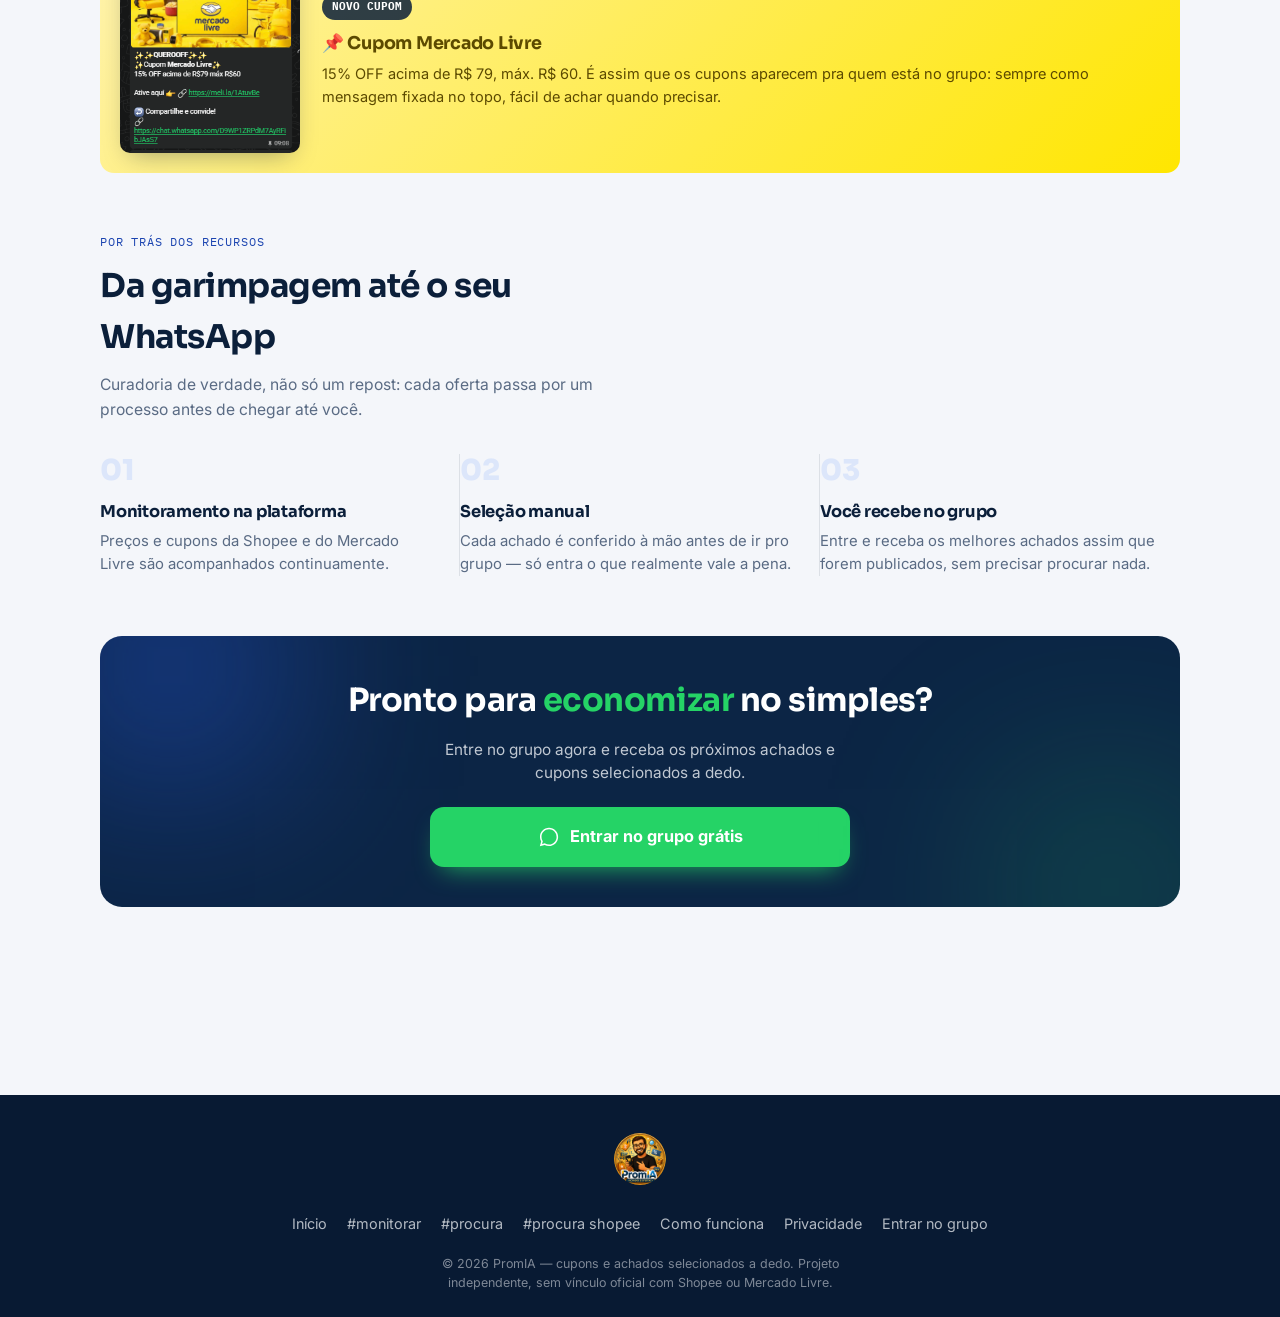
==== commit 460b576b: "Adiciona pagina de politica de privacidade e link no rodape" ====
--- a/detalhes.html
+++ b/detalhes.html
@@ -15,6 +15,21 @@
 <link rel="preconnect" href="https://fonts.gstatic.com" crossorigin>
 <link href="https://fonts.googleapis.com/css2?family=Sora:wght@400;600;700;800&family=Inter:wght@400;500;600;700&family=IBM+Plex+Mono:wght@400;500;600&display=swap" rel="stylesheet">
 <link rel="stylesheet" href="assets/style.css">
+<!-- ===== Meta Pixel (Facebook / Instagram Ads) =====
+     Conjunto de dados (dataset) 2262492737927889 - conta do PromIA.
+     O ID aparece 2x abaixo: no fbq('init', ...) e na URL do <noscript>. -->
+<script>
+!function(f,b,e,v,n,t,s){if(f.fbq)return;n=f.fbq=function(){n.callMethod?
+n.callMethod.apply(n,arguments):n.queue.push(arguments)};if(!f._fbq)f._fbq=n;
+n.push=n;n.loaded=!0;n.version='2.0';n.queue=[];t=b.createElement(e);t.async=!0;
+t.src=v;s=b.getElementsByTagName(e)[0];s.parentNode.insertBefore(t,s)}(window,
+document,'script','https://connect.facebook.net/en_US/fbevents.js');
+fbq('init', '2262492737927889');
+fbq('track', 'PageView');
+</script>
+<noscript><img height="1" width="1" style="display:none" alt=""
+src="https://www.facebook.com/tr?id=2262492737927889&ev=PageView&noscript=1"></noscript>
+<!-- ===== Fim do Meta Pixel ===== -->
 </head>
 <body>
 
@@ -356,10 +371,56 @@
     <li><a href="#procura">#procura</a></li>
     <li><a href="#procura-shopee">#procura shopee</a></li>
     <li><a href="#como-funciona">Como funciona</a></li>
+    <li><a href="privacidade.html">Privacidade</a></li>
     <li><a href="https://chat.whatsapp.com/D9WP1ZRPdM7AyRFibJAsS7" target="_blank" rel="noopener">Entrar no grupo</a></li>
   </ul>
   <p class="footer-note">© 2026 PromIA — cupons e achados selecionados a dedo. Projeto independente, sem vínculo oficial com Shopee ou Mercado Livre.</p>
 </footer>
 
+<!-- ===== Meta Pixel: evento Lead ao clicar em qualquer botao do WhatsApp ===== -->
+<script>
+(function () {
+  var SELETOR = 'a[href*="chat.whatsapp.com"]';
+  var contou = false;
+
+  function jaContou() {
+    if (contou) return true;
+    try { return sessionStorage.getItem('promia_lead') === '1'; } catch (e) { return false; }
+  }
+  function marcaContou() {
+    contou = true;
+    try { sessionStorage.setItem('promia_lead', '1'); } catch (e) {}
+  }
+  function ondeEsta(el) {
+    if (el.closest('.sticky-cta')) return 'barra-fixa';
+    if (el.closest('footer')) return 'rodape';
+    if (el.closest('.cta-final')) return 'cta-final';
+    if (el.closest('.cta-mid')) return 'cta-meio';
+    return 'cta-topo';
+  }
+
+  document.addEventListener('click', function (ev) {
+    var alvo = ev.target && ev.target.closest ? ev.target.closest(SELETOR) : null;
+    if (!alvo) return;
+
+    // 1 Lead por sessao. Apague o bloco abaixo se quiser contar todo clique.
+    if (jaContou()) return;
+    marcaContou();
+
+    try {
+      if (typeof fbq === 'function') {
+        fbq('track', 'Lead', {
+          content_name: (alvo.textContent || 'Entrar no grupo').replace(/\s+/g, ' ').trim(),
+          content_category: 'grupo-whatsapp',
+          source: ondeEsta(alvo),
+          page: location.pathname
+        }, { eventID: 'lead-' + Date.now() + '-' + Math.random().toString(16).slice(2) });
+      }
+    } catch (e) {}
+  }, true);
+})();
+</script>
+<!-- ===== Fim do evento Lead ===== -->
+
 </body>
 </html>
--- a/assets/style.css
+++ b/assets/style.css
@@ -776,3 +776,26 @@
 
 /* --- barra fixa de CTA --- */
 .sticky-cta{margin-top:8px;}
+
+/* --- pagina legal (privacidade) --- */
+.legal{padding:6px 0 40px;}
+.legal .updated{font-size:.82rem;color:var(--muted);margin:0 0 22px;}
+.legal h2{font-size:1.1rem;margin:32px 0 10px;padding-top:24px;border-top:1px solid var(--blue-mist);}
+.legal h2:first-of-type{border-top:0;padding-top:0;margin-top:0;}
+.legal h3{font-size:.98rem;margin:22px 0 8px;color:var(--ink);}
+.legal p,.legal li{font-size:.94rem;color:var(--muted);line-height:1.75;}
+.legal p{margin:0 0 12px;}
+.legal ul{margin:0 0 14px;padding-left:20px;}
+.legal li{margin-bottom:7px;}
+.legal b{color:var(--ink);font-weight:600;}
+.legal a{color:var(--wa-green-dark);text-underline-offset:2px;}
+.legal code{font-family:'IBM Plex Mono',ui-monospace,monospace;font-size:.86em;
+  background:var(--blue-light);border:1px solid var(--blue-mist);border-radius:6px;padding:1px 6px;color:var(--ink);}
+.legal-box{background:var(--blue-light);border:1px solid var(--blue-mist);
+  border-radius:14px;padding:16px 18px;margin:0 0 20px;}
+.legal-box p:last-child{margin-bottom:0;}
+.legal .table-wrap{overflow-x:auto;margin:0 0 18px;}
+.legal table{width:100%;border-collapse:collapse;font-size:.88rem;min-width:420px;}
+.legal th,.legal td{text-align:left;padding:11px 12px;border-bottom:1px solid var(--blue-mist);vertical-align:top;}
+.legal th{color:var(--ink);font-weight:600;}
+.legal td{color:var(--muted);}
